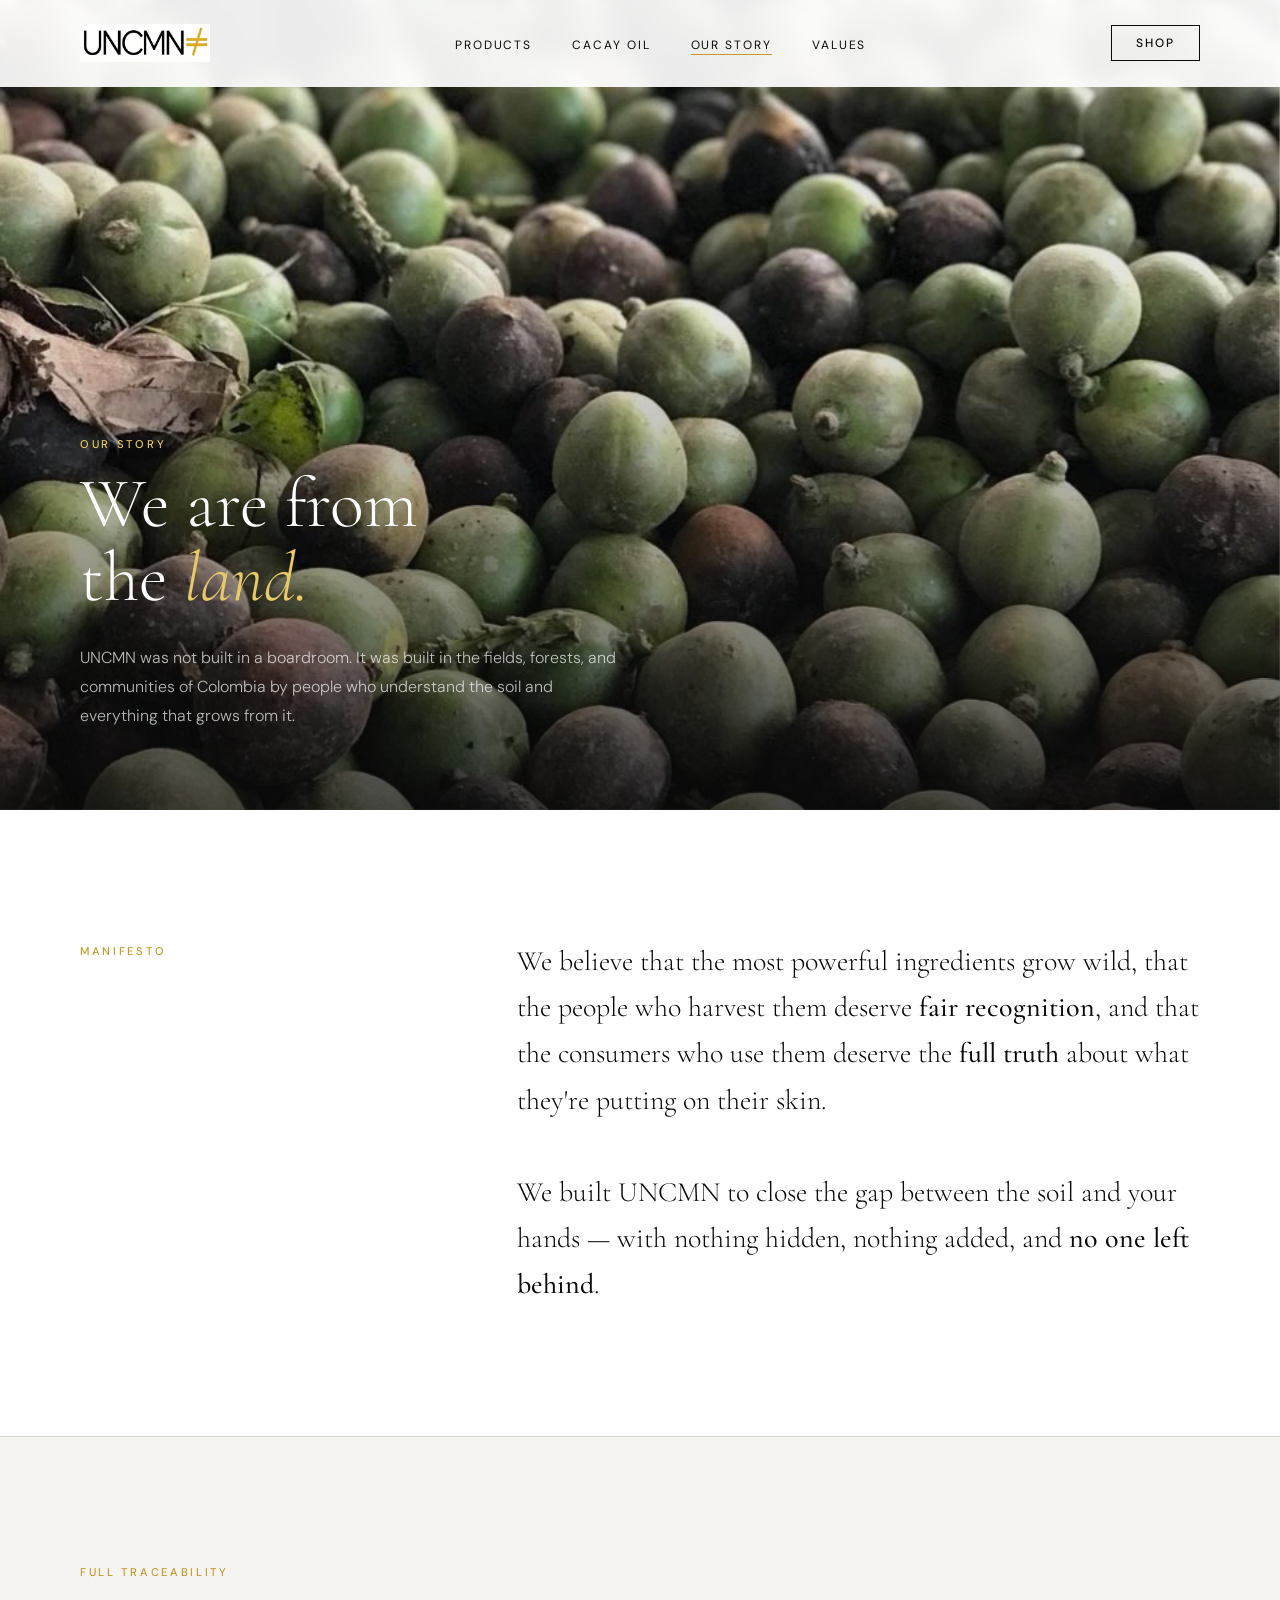
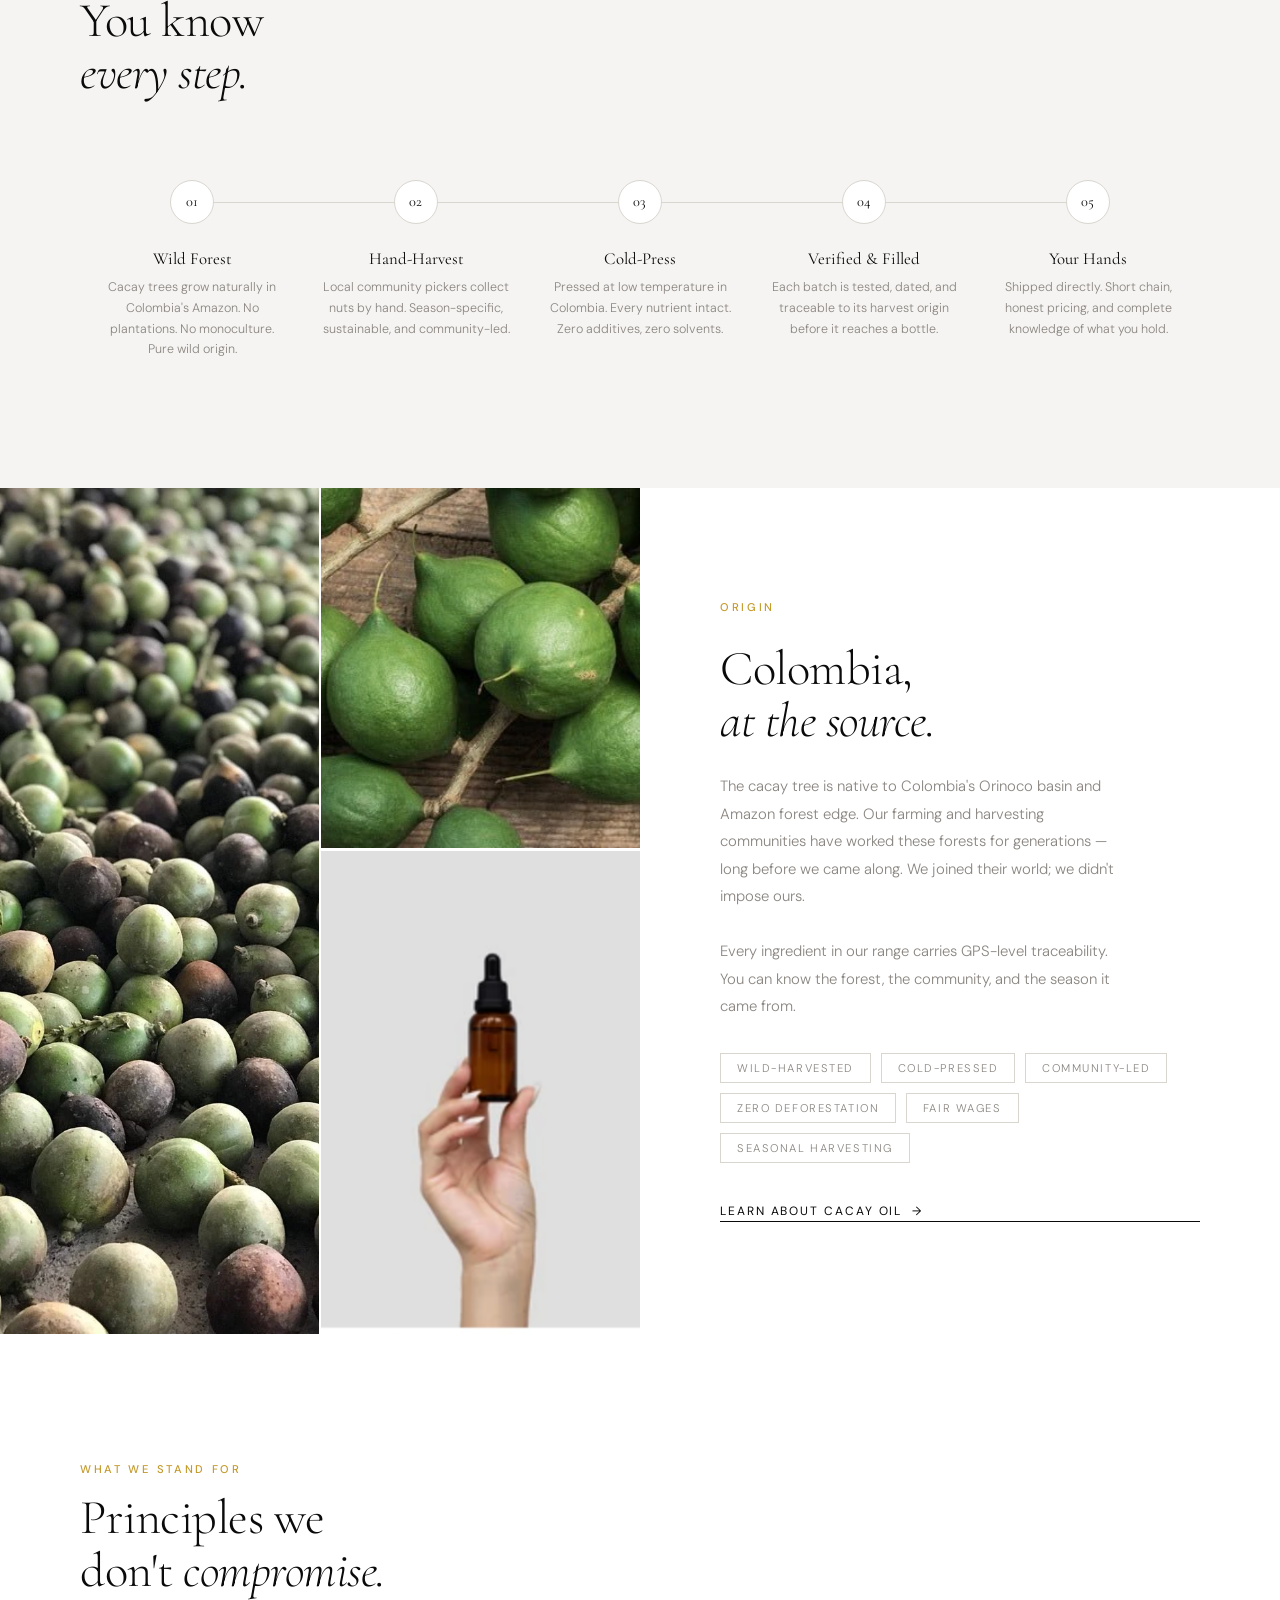
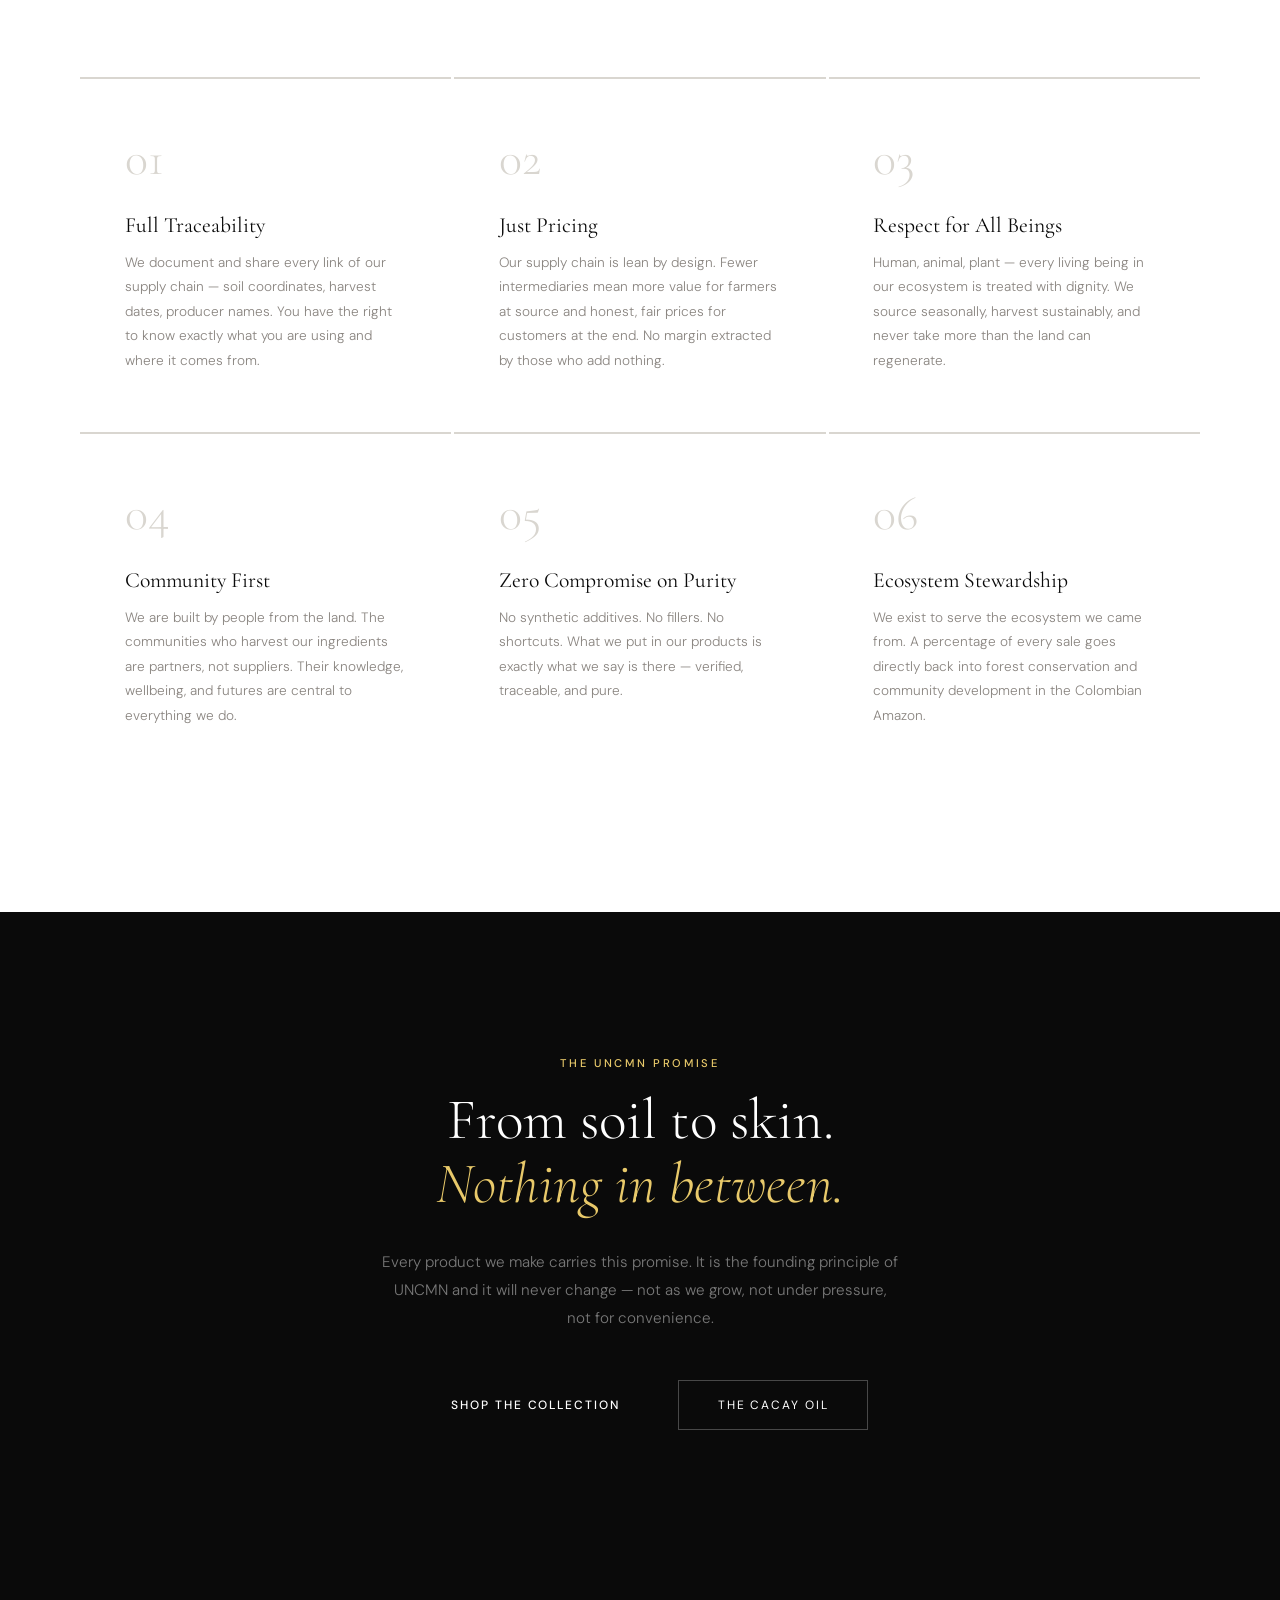
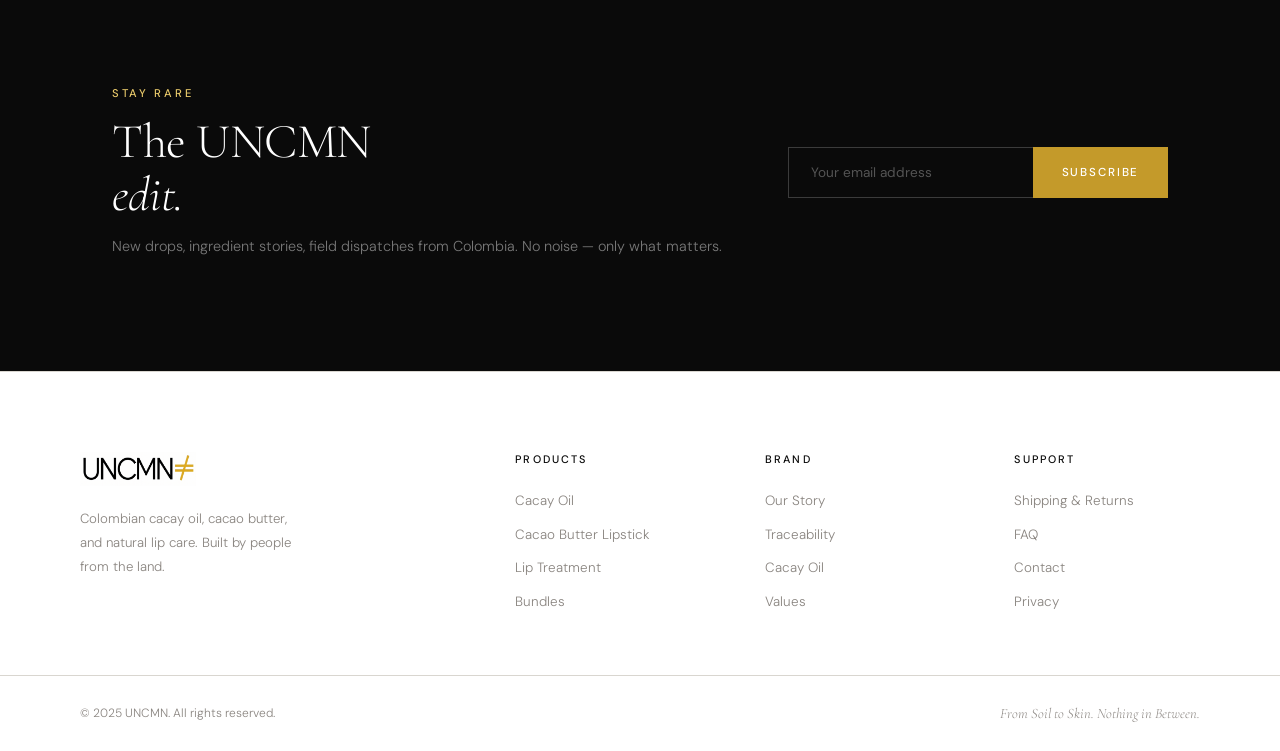
==== about.html @ fe1744c3 "Switch favicon to favicon.ico across all pages https://claude.ai/code/session_013MthTdzm9f5E5ZyhTB33" ====
<!DOCTYPE html>
<html lang="en">
<head>
  <meta charset="UTF-8" />
  <meta name="viewport" content="width=device-width, initial-scale=1.0" />
  <meta name="description" content="UNCMN — Our Story. Built by people from the land in Colombia. Full traceability, just pricing, and deep respect for every being in our supply chain." />
  <title>Our Story — UNCMN</title>
  <link rel="preconnect" href="https://fonts.googleapis.com" />
  <link rel="preconnect" href="https://fonts.gstatic.com" crossorigin />
  <link href="https://fonts.googleapis.com/css2?family=Cormorant+Garamond:ital,wght@0,300;0,400;0,500;1,300;1,400&family=DM+Sans:wght@300;400;500&display=swap" rel="stylesheet" />
  <link rel="icon" type="image/x-icon" href="images/favicon.ico" />
  <link rel="stylesheet" href="style.css" />

  <style>
    /* STORY HERO */
    .story-hero {
      min-height: 90vh; padding-top: 80px;
      position: relative; overflow: hidden;
      display: flex; align-items: flex-end;
    }
    .story-hero-bg {
      position: absolute; inset: 0;
    }
    .story-hero-bg img {
      width: 100%; height: 100%; object-fit: cover;
      animation: heroScale 1.6s var(--ease) forwards;
    }
    @keyframes heroScale {
      from { transform: scale(1.06); }
      to   { transform: scale(1); }
    }
    .story-hero-bg::after {
      content: '';
      position: absolute; inset: 0;
      background: linear-gradient(to top, rgba(10,10,10,0.75) 0%, rgba(10,10,10,0.1) 60%);
    }
    .story-hero-content {
      position: relative; z-index: 1;
      padding: 5rem; max-width: 780px;
    }
    .story-hero-content .section-label {
      color: var(--gold-lt);
      opacity: 0; transform: translateY(14px);
      animation: fadeUp 0.8s var(--ease) 0.2s forwards;
    }
    .story-hero-title {
      font-family: var(--font-display);
      font-size: clamp(3rem, 5.5vw, 6rem);
      font-weight: 300; color: var(--white);
      line-height: 1.04; margin: 1rem 0 1.8rem;
      opacity: 0; transform: translateY(22px);
      animation: fadeUp 0.9s var(--ease) 0.36s forwards;
    }
    .story-hero-title em { font-style: italic; color: var(--gold-lt); }
    .story-hero-lead {
      font-size: 1rem; font-weight: 300; line-height: 1.82;
      color: rgba(255,255,255,0.7); max-width: 540px;
      opacity: 0; transform: translateY(16px);
      animation: fadeUp 0.9s var(--ease) 0.52s forwards;
    }

    /* MANIFESTO */
    .manifesto {
      padding: 8rem 5rem;
      display: grid; grid-template-columns: 1fr 2fr;
      gap: 6rem; align-items: start;
      border-bottom: 1px solid var(--grey-md);
    }
    .manifesto-label { padding-top: 0.4rem; }
    .manifesto-body {
      font-family: var(--font-display); font-size: clamp(1.2rem, 2.2vw, 1.75rem);
      font-weight: 300; line-height: 1.65; color: var(--black);
    }
    .manifesto-body strong { font-weight: 500; }

    /* TIMELINE / TRACEABILITY */
    .traceability { padding: 8rem 5rem; background: var(--grey); }
    .traceability-header { max-width: 560px; margin-bottom: 5rem; }
    .traceability-header .section-title { margin-top: 0.8rem; }
    .trace-steps {
      display: grid; grid-template-columns: repeat(5, 1fr);
      position: relative;
    }
    .trace-steps::before {
      content: ''; position: absolute;
      top: 1.4rem; left: 10%; right: 10%;
      height: 1px; background: var(--grey-md); z-index: 0;
    }
    .trace-step { position: relative; z-index: 1; text-align: center; padding: 0 1rem; }
    .trace-dot {
      width: 2.8rem; height: 2.8rem; border: 1px solid var(--grey-md);
      background: var(--white); border-radius: 50%;
      display: flex; align-items: center; justify-content: center;
      margin: 0 auto 1.5rem;
      font-family: var(--font-display); font-size: 0.9rem; font-weight: 400;
      transition: background 0.3s, border-color 0.3s, color 0.3s;
    }
    .trace-step:hover .trace-dot { background: var(--gold); border-color: var(--gold); color: var(--white); }
    .trace-step h4 { font-family: var(--font-display); font-size: 1.05rem; font-weight: 400; margin-bottom: 0.5rem; }
    .trace-step p  { font-size: 0.78rem; color: var(--grey-dk); line-height: 1.65; }

    /* ORIGIN GRID */
    .origin-grid {
      display: grid; grid-template-columns: 1fr 1fr;
      min-height: 75vh;
    }
    .origin-grid-imgs {
      display: grid; grid-template-columns: 1fr 1fr; gap: 2px;
    }
    .origin-grid-imgs .og-img { overflow: hidden; }
    .origin-grid-imgs .og-img img { width: 100%; height: 100%; object-fit: cover; transition: transform 0.7s var(--ease); }
    .origin-grid-imgs .og-img:hover img { transform: scale(1.05); }
    .origin-grid-imgs .og-img.tall { grid-row: span 2; }
    .origin-grid-content {
      display: flex; flex-direction: column; justify-content: center;
      padding: 7rem 5rem;
    }
    .origin-grid-content .section-title { margin: 0.8rem 0 1.6rem; }
    .origin-grid-content .section-body  { max-width: 400px; margin-bottom: 2rem; }
    .origin-pills { display: flex; flex-wrap: wrap; gap: 0.6rem; margin-bottom: 2.5rem; }
    .pill {
      font-size: 0.7rem; letter-spacing: 0.14em; text-transform: uppercase;
      padding: 0.45rem 1rem; border: 1px solid var(--grey-md); color: var(--grey-dk);
      transition: border-color 0.25s, color 0.25s;
    }
    .pill:hover { border-color: var(--gold); color: var(--black); }

    /* VALUES */
    .values-page { padding: 8rem 5rem; }
    .values-page-header { max-width: 560px; margin-bottom: 5rem; }
    .values-page-header .section-title { margin-top: 0.8rem; }
    .values-full {
      display: grid; grid-template-columns: repeat(3, 1fr); gap: 3px;
    }
    .value-full-card {
      padding: 3.5rem 2.8rem;
      border-top: 2px solid var(--grey-md);
      transition: border-color 0.3s;
    }
    .value-full-card:hover { border-color: var(--gold); }
    .vf-num {
      font-family: var(--font-display); font-size: 3rem; font-weight: 300;
      color: var(--grey-md); line-height: 1; margin-bottom: 1.8rem;
    }
    .value-full-card h4 {
      font-family: var(--font-display); font-size: 1.35rem; font-weight: 400;
      margin-bottom: 0.8rem;
    }
    .value-full-card p { font-size: 0.85rem; line-height: 1.8; color: var(--grey-dk); }

    /* CLOSING STATEMENT */
    .closing {
      background: var(--black); color: var(--white);
      padding: 9rem 5rem; text-align: center;
    }
    .closing .section-label { color: var(--gold-lt); justify-content: center; }
    .closing h2 {
      font-family: var(--font-display); font-size: clamp(2.2rem, 4.5vw, 4.5rem);
      font-weight: 300; line-height: 1.1; color: var(--white);
      margin: 1.2rem auto 2rem; max-width: 700px;
    }
    .closing h2 em { font-style: italic; color: var(--gold-lt); }
    .closing p {
      font-size: 0.95rem; line-height: 1.85; color: rgba(255,255,255,0.45);
      max-width: 520px; margin: 0 auto 3rem;
    }
    .closing-actions { display: flex; gap: 1.2rem; justify-content: center; }
    .closing .btn-outline { border-color: rgba(255,255,255,0.25); color: var(--white); }
    .closing .btn-outline:hover { background: var(--gold); border-color: var(--gold); color: var(--white); }

    /* RESPONSIVE */
    @media (max-width: 1100px) {
      .story-hero-content { padding: 3rem; }
      .manifesto { grid-template-columns: 1fr; gap: 2rem; padding: 5rem 3rem; }
      .traceability { padding: 5rem 3rem; }
      .trace-steps { grid-template-columns: 1fr 1fr; gap: 2rem; }
      .trace-steps::before { display: none; }
      .origin-grid { grid-template-columns: 1fr; }
      .origin-grid-imgs { min-height: 50vw; }
      .origin-grid-content { padding: 4rem 3rem; }
      .values-page { padding: 5rem 3rem; }
      .values-full { grid-template-columns: 1fr 1fr; }
      .closing { padding: 6rem 3rem; }
    }
    @media (max-width: 768px) {
      .story-hero { min-height: 70vh; }
      .trace-steps { grid-template-columns: 1fr; }
      .values-full { grid-template-columns: 1fr; }
      .closing-actions { flex-direction: column; align-items: center; }
    }
  </style>
</head>

<body>

  <!-- NAV -->
  <nav id="nav">
    <a href="index.html"><img src="images/UNCMN.png" alt="UNCMN" class="nav-logo" /></a>
    <ul class="nav-links">
      <li><a href="index.html#products">Products</a></li>
      <li><a href="cacay-oil.html">Cacay Oil</a></li>
      <li><a href="about.html">Our Story</a></li>
      <li><a href="about.html#values">Values</a></li>
    </ul>
    <a href="index.html#products" class="nav-cta">Shop</a>
    <button class="nav-hamburger" aria-label="Toggle menu">
      <span></span><span></span><span></span>
    </button>
  </nav>
  <div class="nav-mobile">
    <a href="index.html">Home</a>
    <a href="index.html#products">Products</a>
    <a href="cacay-oil.html">Cacay Oil</a>
    <a href="about.html">Our Story</a>
    <a href="about.html#values">Values</a>
  </div>

  <!-- STORY HERO -->
  <section class="story-hero page-top">
    <div class="story-hero-bg">
      <img src="images/cacay-harvest.png" alt="Cacay harvest Colombia" />
    </div>
    <div class="story-hero-content">
      <span class="section-label">Our Story</span>
      <h1 class="story-hero-title">
        We are from<br>the <em>land.</em>
      </h1>
      <p class="story-hero-lead">
        UNCMN was not built in a boardroom. It was built in the fields, forests,
        and communities of Colombia by people who understand the soil and everything
        that grows from it.
      </p>
    </div>
  </section>

  <!-- MANIFESTO -->
  <section class="manifesto">
    <div class="manifesto-label">
      <span class="section-label anim">Manifesto</span>
    </div>
    <p class="manifesto-body anim anim-delay-1">
      We believe that the most powerful ingredients grow wild,
      that the people who harvest them deserve <strong>fair recognition</strong>,
      and that the consumers who use them deserve the <strong>full truth</strong>
      about what they're putting on their skin.
      <br /><br />
      We built UNCMN to close the gap between the soil and your hands —
      with nothing hidden, nothing added, and <strong>no one left behind</strong>.
    </p>
  </section>

  <!-- TRACEABILITY -->
  <section class="traceability" id="traceability">
    <div class="traceability-header">
      <span class="section-label anim">Full Traceability</span>
      <h2 class="section-title anim anim-delay-1">
        You know<br><em>every step.</em>
      </h2>
    </div>
    <div class="trace-steps">
      <div class="trace-step anim">
        <div class="trace-dot">01</div>
        <h4>Wild Forest</h4>
        <p>Cacay trees grow naturally in Colombia's Amazon. No plantations. No monoculture. Pure wild origin.</p>
      </div>
      <div class="trace-step anim anim-delay-1">
        <div class="trace-dot">02</div>
        <h4>Hand-Harvest</h4>
        <p>Local community pickers collect nuts by hand. Season-specific, sustainable, and community-led.</p>
      </div>
      <div class="trace-step anim anim-delay-2">
        <div class="trace-dot">03</div>
        <h4>Cold-Press</h4>
        <p>Pressed at low temperature in Colombia. Every nutrient intact. Zero additives, zero solvents.</p>
      </div>
      <div class="trace-step anim anim-delay-3">
        <div class="trace-dot">04</div>
        <h4>Verified & Filled</h4>
        <p>Each batch is tested, dated, and traceable to its harvest origin before it reaches a bottle.</p>
      </div>
      <div class="trace-step anim anim-delay-3">
        <div class="trace-dot">05</div>
        <h4>Your Hands</h4>
        <p>Shipped directly. Short chain, honest pricing, and complete knowledge of what you hold.</p>
      </div>
    </div>
  </section>

  <!-- ORIGIN -->
  <section class="origin-grid">
    <div class="origin-grid-imgs">
      <div class="og-img tall anim">
        <img src="images/cacay-harvest.png" alt="Cacay harvest" />
      </div>
      <div class="og-img anim anim-delay-1">
        <img src="images/cacay-fruit-fresh.png" alt="Cacay fruit" />
      </div>
      <div class="og-img anim anim-delay-2">
        <img src="images/cacay-oil.png" alt="Cacay oil" />
      </div>
    </div>
    <div class="origin-grid-content">
      <span class="section-label anim">Origin</span>
      <h2 class="section-title anim anim-delay-1">
        Colombia,<br><em>at the source.</em>
      </h2>
      <p class="section-body anim anim-delay-2">
        The cacay tree is native to Colombia's Orinoco basin and Amazon forest edge.
        Our farming and harvesting communities have worked these forests for generations —
        long before we came along. We joined their world; we didn't impose ours.
        <br /><br />
        Every ingredient in our range carries GPS-level traceability. You can know the
        forest, the community, and the season it came from.
      </p>
      <div class="origin-pills anim anim-delay-3">
        <span class="pill">Wild-harvested</span>
        <span class="pill">Cold-pressed</span>
        <span class="pill">Community-led</span>
        <span class="pill">Zero deforestation</span>
        <span class="pill">Fair wages</span>
        <span class="pill">Seasonal harvesting</span>
      </div>
      <a href="cacay-oil.html" class="btn-ghost anim anim-delay-3">Learn about cacay oil</a>
    </div>
  </section>

  <!-- VALUES -->
  <section class="values-page" id="values">
    <div class="values-page-header">
      <span class="section-label anim">What We Stand For</span>
      <h2 class="section-title anim anim-delay-1">
        Principles we<br>don't <em>compromise.</em>
      </h2>
    </div>
    <div class="values-full">
      <div class="value-full-card anim">
        <div class="vf-num">01</div>
        <h4>Full Traceability</h4>
        <p>We document and share every link of our supply chain — soil coordinates, harvest dates, producer names. You have the right to know exactly what you are using and where it comes from.</p>
      </div>
      <div class="value-full-card anim anim-delay-1">
        <div class="vf-num">02</div>
        <h4>Just Pricing</h4>
        <p>Our supply chain is lean by design. Fewer intermediaries mean more value for farmers at source and honest, fair prices for customers at the end. No margin extracted by those who add nothing.</p>
      </div>
      <div class="value-full-card anim anim-delay-2">
        <div class="vf-num">03</div>
        <h4>Respect for All Beings</h4>
        <p>Human, animal, plant — every living being in our ecosystem is treated with dignity. We source seasonally, harvest sustainably, and never take more than the land can regenerate.</p>
      </div>
      <div class="value-full-card anim">
        <div class="vf-num">04</div>
        <h4>Community First</h4>
        <p>We are built by people from the land. The communities who harvest our ingredients are partners, not suppliers. Their knowledge, wellbeing, and futures are central to everything we do.</p>
      </div>
      <div class="value-full-card anim anim-delay-1">
        <div class="vf-num">05</div>
        <h4>Zero Compromise on Purity</h4>
        <p>No synthetic additives. No fillers. No shortcuts. What we put in our products is exactly what we say is there — verified, traceable, and pure.</p>
      </div>
      <div class="value-full-card anim anim-delay-2">
        <div class="vf-num">06</div>
        <h4>Ecosystem Stewardship</h4>
        <p>We exist to serve the ecosystem we came from. A percentage of every sale goes directly back into forest conservation and community development in the Colombian Amazon.</p>
      </div>
    </div>
  </section>

  <!-- CLOSING -->
  <section class="closing">
    <span class="section-label anim">The UNCMN Promise</span>
    <h2 class="anim anim-delay-1">
      From soil to skin.<br><em>Nothing in between.</em>
    </h2>
    <p class="anim anim-delay-2">
      Every product we make carries this promise. It is the founding principle of
      UNCMN and it will never change — not as we grow, not under pressure,
      not for convenience.
    </p>
    <div class="closing-actions anim anim-delay-3">
      <a href="index.html#products" class="btn-primary">Shop the Collection</a>
      <a href="cacay-oil.html" class="btn-outline">The Cacay Oil</a>
    </div>
  </section>

  <!-- NEWSLETTER -->
  <section class="newsletter">
    <div class="newsletter-left">
      <span class="section-label">Stay Rare</span>
      <h2 class="section-title">The UNCMN<br><em>edit.</em></h2>
      <p>New drops, ingredient stories, field dispatches from Colombia. No noise — only what matters.</p>
    </div>
    <form class="newsletter-form">
      <input type="email" placeholder="Your email address" required />
      <button type="submit">Subscribe</button>
    </form>
  </section>

  <!-- FOOTER -->
  <footer>
    <div class="footer-brand">
      <img src="images/UNCMN.png" alt="UNCMN" />
      <p>Colombian cacay oil, cacao butter, and natural lip care. Built by people from the land.</p>
    </div>
    <div class="footer-col">
      <h5>Products</h5>
      <ul>
        <li><a href="cacay-oil.html">Cacay Oil</a></li>
        <li><a href="#">Cacao Butter Lipstick</a></li>
        <li><a href="#">Lip Treatment</a></li>
        <li><a href="#">Bundles</a></li>
      </ul>
    </div>
    <div class="footer-col">
      <h5>Brand</h5>
      <ul>
        <li><a href="about.html">Our Story</a></li>
        <li><a href="#traceability">Traceability</a></li>
        <li><a href="cacay-oil.html">Cacay Oil</a></li>
        <li><a href="#values">Values</a></li>
      </ul>
    </div>
    <div class="footer-col">
      <h5>Support</h5>
      <ul>
        <li><a href="#">Shipping & Returns</a></li>
        <li><a href="#">FAQ</a></li>
        <li><a href="#">Contact</a></li>
        <li><a href="#">Privacy</a></li>
      </ul>
    </div>
  </footer>
  <div class="footer-bottom">
    <p>© 2025 UNCMN. All rights reserved.</p>
    <span class="slogan">From Soil to Skin. Nothing in Between.</span>
  </div>

  <script src="main.js"></script>
</body>
</html>
---- style.css ----
/* ═══════════════════════════════════════════════════
   UNCMN — Shared Stylesheet
   From Soil to Skin. Nothing in Between.
═══════════════════════════════════════════════════ */

/* ── TOKENS ──────────────────────────────────────── */
:root {
  --white:    #FFFFFF;
  --black:    #0A0A0A;
  --gold:     #C49A2A;
  --gold-lt:  #E8C96A;
  --grey:     #F5F4F2;
  --grey-md:  #D9D6D0;
  --grey-dk:  #8A8580;
  --ease:     cubic-bezier(0.25, 0.46, 0.45, 0.94);
  --font-display: 'Cormorant Garamond', Georgia, serif;
  --font-body:    'DM Sans', sans-serif;
}

/* ── RESET ───────────────────────────────────────── */
*, *::before, *::after { box-sizing: border-box; margin: 0; padding: 0; }
html  { scroll-behavior: smooth; font-size: 16px; }
body  { background: var(--white); color: var(--black); font-family: var(--font-body); font-weight: 300; overflow-x: hidden; }
img   { display: block; max-width: 100%; }
a     { color: inherit; text-decoration: none; }
ul    { list-style: none; }

/* ── SCROLLBAR ───────────────────────────────────── */
::-webkit-scrollbar       { width: 4px; }
::-webkit-scrollbar-track { background: var(--white); }
::-webkit-scrollbar-thumb { background: var(--gold); }

/* ── UTILITY ─────────────────────────────────────── */
.sr-only { position: absolute; width: 1px; height: 1px; padding: 0; margin: -1px; overflow: hidden; clip: rect(0,0,0,0); white-space: nowrap; border: 0; }

/* ══════════════════════════════════════════════════
   NAV
══════════════════════════════════════════════════ */
nav {
  position: fixed; top: 0; left: 0; right: 0; z-index: 100;
  display: flex; align-items: center; justify-content: space-between;
  padding: 1.5rem 5rem;
  background: rgba(255,255,255,0.92);
  backdrop-filter: blur(12px);
  -webkit-backdrop-filter: blur(12px);
  border-bottom: 1px solid transparent;
  transition: border-color 0.3s var(--ease), padding 0.3s var(--ease);
}
nav.scrolled {
  border-color: var(--grey-md);
  padding: 1rem 5rem;
}
.nav-logo  { height: 38px; width: auto; }
.nav-links { display: flex; gap: 2.5rem; align-items: center; }
.nav-links a {
  font-size: 0.75rem; font-weight: 400; letter-spacing: 0.16em;
  text-transform: uppercase; color: var(--black);
  position: relative; padding-bottom: 2px;
}
.nav-links a::after {
  content: ''; position: absolute; bottom: 0; left: 0;
  width: 0; height: 1px; background: var(--gold);
  transition: width 0.3s var(--ease);
}
.nav-links a:hover::after,
.nav-links a.active::after { width: 100%; }
.nav-links a.active { color: var(--black); }
.nav-cta {
  font-size: 0.75rem; font-weight: 500; letter-spacing: 0.16em;
  text-transform: uppercase; border: 1px solid var(--black);
  padding: 0.55rem 1.5rem;
  transition: background 0.25s var(--ease), color 0.25s var(--ease);
}
.nav-cta:hover { background: var(--black); color: var(--white); }
.nav-hamburger {
  display: none; flex-direction: column; gap: 5px;
  cursor: pointer; width: 24px; padding: 4px 0; background: none; border: none;
}
.nav-hamburger span { display: block; height: 1px; background: var(--black); transition: all 0.3s var(--ease); }
.nav-hamburger.open span:nth-child(1) { transform: translateY(6px) rotate(45deg); }
.nav-hamburger.open span:nth-child(2) { opacity: 0; }
.nav-hamburger.open span:nth-child(3) { transform: translateY(-6px) rotate(-45deg); }

/* Mobile menu */
.nav-mobile {
  display: none; position: fixed; top: 0; left: 0; right: 0; bottom: 0;
  background: var(--white); z-index: 99; flex-direction: column;
  align-items: center; justify-content: center; gap: 2.5rem;
  opacity: 0; pointer-events: none; transition: opacity 0.3s var(--ease);
}
.nav-mobile.open { opacity: 1; pointer-events: all; }
.nav-mobile a {
  font-family: var(--font-display); font-size: 2.4rem; font-weight: 300;
  color: var(--black); letter-spacing: 0.02em;
}
.nav-mobile a:hover { color: var(--gold); }

/* ══════════════════════════════════════════════════
   PAGE WRAPPER
══════════════════════════════════════════════════ */
.page-top { padding-top: 80px; }

/* ══════════════════════════════════════════════════
   SHARED TYPOGRAPHY HELPERS
══════════════════════════════════════════════════ */
.section-label {
  font-family: var(--font-body); font-size: 0.7rem; font-weight: 500;
  letter-spacing: 0.24em; text-transform: uppercase; color: var(--gold);
  margin-bottom: 1rem; display: block;
}
.section-title {
  font-family: var(--font-display); font-size: clamp(2rem, 3.8vw, 3.6rem);
  font-weight: 300; line-height: 1.08; letter-spacing: -0.01em;
}
.section-title em { font-style: italic; }
.section-body {
  font-size: 0.93rem; font-weight: 300; line-height: 1.85; color: var(--grey-dk);
}

/* ══════════════════════════════════════════════════
   SHARED BUTTONS
══════════════════════════════════════════════════ */
.btn-primary {
  font-family: var(--font-body); font-size: 0.75rem; font-weight: 500;
  letter-spacing: 0.16em; text-transform: uppercase;
  background: var(--black); color: var(--white);
  padding: 1rem 2.4rem; border: 1px solid var(--black);
  cursor: pointer; display: inline-block;
  transition: background 0.25s var(--ease), color 0.25s var(--ease);
}
.btn-primary:hover { background: transparent; color: var(--black); }

.btn-outline {
  font-family: var(--font-body); font-size: 0.75rem; font-weight: 400;
  letter-spacing: 0.16em; text-transform: uppercase;
  border: 1px solid var(--black); color: var(--black);
  padding: 1rem 2.4rem; display: inline-block;
  transition: background 0.25s var(--ease), color 0.25s var(--ease);
}
.btn-outline:hover { background: var(--black); color: var(--white); }

.btn-ghost {
  font-family: var(--font-body); font-size: 0.75rem; font-weight: 400;
  letter-spacing: 0.16em; text-transform: uppercase; color: var(--black);
  display: inline-flex; align-items: center; gap: 0.6rem;
  border-bottom: 1px solid var(--black); padding-bottom: 2px;
  transition: gap 0.25s var(--ease);
}
.btn-ghost::after { content: '→'; }
.btn-ghost:hover  { gap: 1rem; }

/* ══════════════════════════════════════════════════
   MARQUEE
══════════════════════════════════════════════════ */
.marquee-wrap {
  overflow: hidden;
  border-top: 1px solid var(--grey-md);
  border-bottom: 1px solid var(--grey-md);
  padding: 1rem 0; background: var(--white);
}
.marquee-track {
  display: flex; white-space: nowrap;
  animation: marquee 32s linear infinite;
}
.marquee-track span {
  font-family: var(--font-display); font-size: 0.82rem; font-weight: 300;
  letter-spacing: 0.2em; text-transform: uppercase; color: var(--grey-dk);
  padding: 0 2rem;
}
.marquee-track .dot { color: var(--gold); padding: 0 0.5rem; }

/* ══════════════════════════════════════════════════
   STATS ROW
══════════════════════════════════════════════════ */
.stats-row {
  display: grid; grid-template-columns: repeat(4, 1fr);
  border-top: 1px solid var(--grey-md);
  border-bottom: 1px solid var(--grey-md);
}
.stat-cell {
  padding: 3.5rem 3rem;
  border-right: 1px solid var(--grey-md);
}
.stat-cell:last-child { border-right: none; }
.stat-num {
  font-family: var(--font-display); font-size: 3.4rem;
  font-weight: 300; line-height: 1; color: var(--black); margin-bottom: 0.5rem;
}
.stat-num span { color: var(--gold); }
.stat-label {
  font-size: 0.76rem; letter-spacing: 0.12em; text-transform: uppercase;
  color: var(--grey-dk); line-height: 1.55;
}

/* ══════════════════════════════════════════════════
   NEWSLETTER
══════════════════════════════════════════════════ */
.newsletter {
  padding: 7rem; background: var(--black); color: var(--white);
  display: flex; align-items: center; justify-content: space-between; gap: 4rem;
}
.newsletter-left .section-label { color: var(--gold-lt); }
.newsletter-left .section-title { color: var(--white); margin-bottom: 0.8rem; }
.newsletter-left p { font-size: 0.9rem; color: rgba(255,255,255,0.45); line-height: 1.75; margin-top: 0.5rem; }
.newsletter-form { display: flex; min-width: 380px; }
.newsletter-form input {
  flex: 1; background: transparent;
  border: 1px solid rgba(255,255,255,0.2); border-right: none;
  color: var(--white); padding: 1rem 1.4rem;
  font-family: var(--font-body); font-size: 0.85rem; outline: none;
  transition: border-color 0.25s var(--ease);
}
.newsletter-form input::placeholder { color: rgba(255,255,255,0.3); }
.newsletter-form input:focus { border-color: var(--gold); }
.newsletter-form button {
  background: var(--gold); border: none; color: var(--white);
  padding: 1rem 1.8rem; font-family: var(--font-body);
  font-size: 0.72rem; font-weight: 500; letter-spacing: 0.16em;
  text-transform: uppercase; cursor: pointer;
  transition: background 0.25s var(--ease);
}
.newsletter-form button:hover { background: var(--gold-lt); }

/* ══════════════════════════════════════════════════
   FOOTER
══════════════════════════════════════════════════ */
footer {
  padding: 5rem 5rem 0;
  display: grid; grid-template-columns: 2fr 1fr 1fr 1fr; gap: 4rem;
  border-top: 1px solid var(--grey-md);
}
.footer-brand img   { height: 34px; margin-bottom: 1.3rem; }
.footer-brand p     { font-size: 0.83rem; line-height: 1.8; color: var(--grey-dk); max-width: 230px; margin-bottom: 1.6rem; }
.footer-social      { display: flex; gap: 0.7rem; }
.social-icon {
  width: 34px; height: 34px; border: 1px solid var(--grey-md);
  display: flex; align-items: center; justify-content: center;
  font-size: 0.68rem; font-weight: 500;
  transition: background 0.25s, border-color 0.25s, color 0.25s;
}
.social-icon:hover { background: var(--black); border-color: var(--black); color: var(--white); }
.footer-col h5 {
  font-size: 0.68rem; font-weight: 500; letter-spacing: 0.2em;
  text-transform: uppercase; margin-bottom: 1.4rem;
}
.footer-col ul  { display: flex; flex-direction: column; gap: 0.8rem; }
.footer-col a   { font-size: 0.84rem; color: var(--grey-dk); transition: color 0.2s; }
.footer-col a:hover { color: var(--black); }
.footer-bottom {
  margin-top: 4rem; padding: 1.8rem 5rem;
  border-top: 1px solid var(--grey-md);
  display: flex; justify-content: space-between; align-items: center;
}
.footer-bottom p       { font-size: 0.75rem; color: var(--grey-dk); }
.footer-bottom .slogan { font-family: var(--font-display); font-style: italic; font-size: 0.9rem; color: var(--grey-dk); }

/* ══════════════════════════════════════════════════
   ANIMATE ON SCROLL
══════════════════════════════════════════════════ */
.anim {
  opacity: 0; transform: translateY(28px);
  transition: opacity 0.85s var(--ease), transform 0.85s var(--ease);
}
.anim.visible           { opacity: 1; transform: translateY(0); }
.anim-delay-1           { transition-delay: 0.14s; }
.anim-delay-2           { transition-delay: 0.26s; }
.anim-delay-3           { transition-delay: 0.40s; }

/* ══════════════════════════════════════════════════
   KEYFRAMES
══════════════════════════════════════════════════ */
@keyframes marquee {
  from { transform: translateX(0); }
  to   { transform: translateX(-50%); }
}
@keyframes fadeUp {
  to { opacity: 1; transform: translateY(0); }
}

/* ══════════════════════════════════════════════════
   RESPONSIVE
══════════════════════════════════════════════════ */
@media (max-width: 1100px) {
  nav, nav.scrolled { padding-left: 2.5rem; padding-right: 2.5rem; }
  .stats-row { grid-template-columns: 1fr 1fr; }
  .stat-cell:nth-child(2) { border-right: none; }
  .newsletter { flex-direction: column; padding: 5rem 3rem; }
  .newsletter-form { min-width: 0; width: 100%; }
  footer { grid-template-columns: 1fr 1fr; padding: 4rem 3rem 0; }
  .footer-bottom { padding: 1.5rem 3rem; flex-direction: column; gap: 0.5rem; text-align: center; }
}
@media (max-width: 768px) {
  nav, nav.scrolled { padding-left: 1.5rem; padding-right: 1.5rem; }
  .nav-links, .nav-cta { display: none; }
  .nav-hamburger       { display: flex; }
  .nav-mobile          { display: flex; }
  .stats-row           { grid-template-columns: 1fr 1fr; }
  .stat-cell           { padding: 2rem 1.5rem; }
  footer               { grid-template-columns: 1fr; padding: 3rem 1.5rem 0; gap: 2.5rem; }
  .footer-bottom       { padding: 1.5rem; }
}
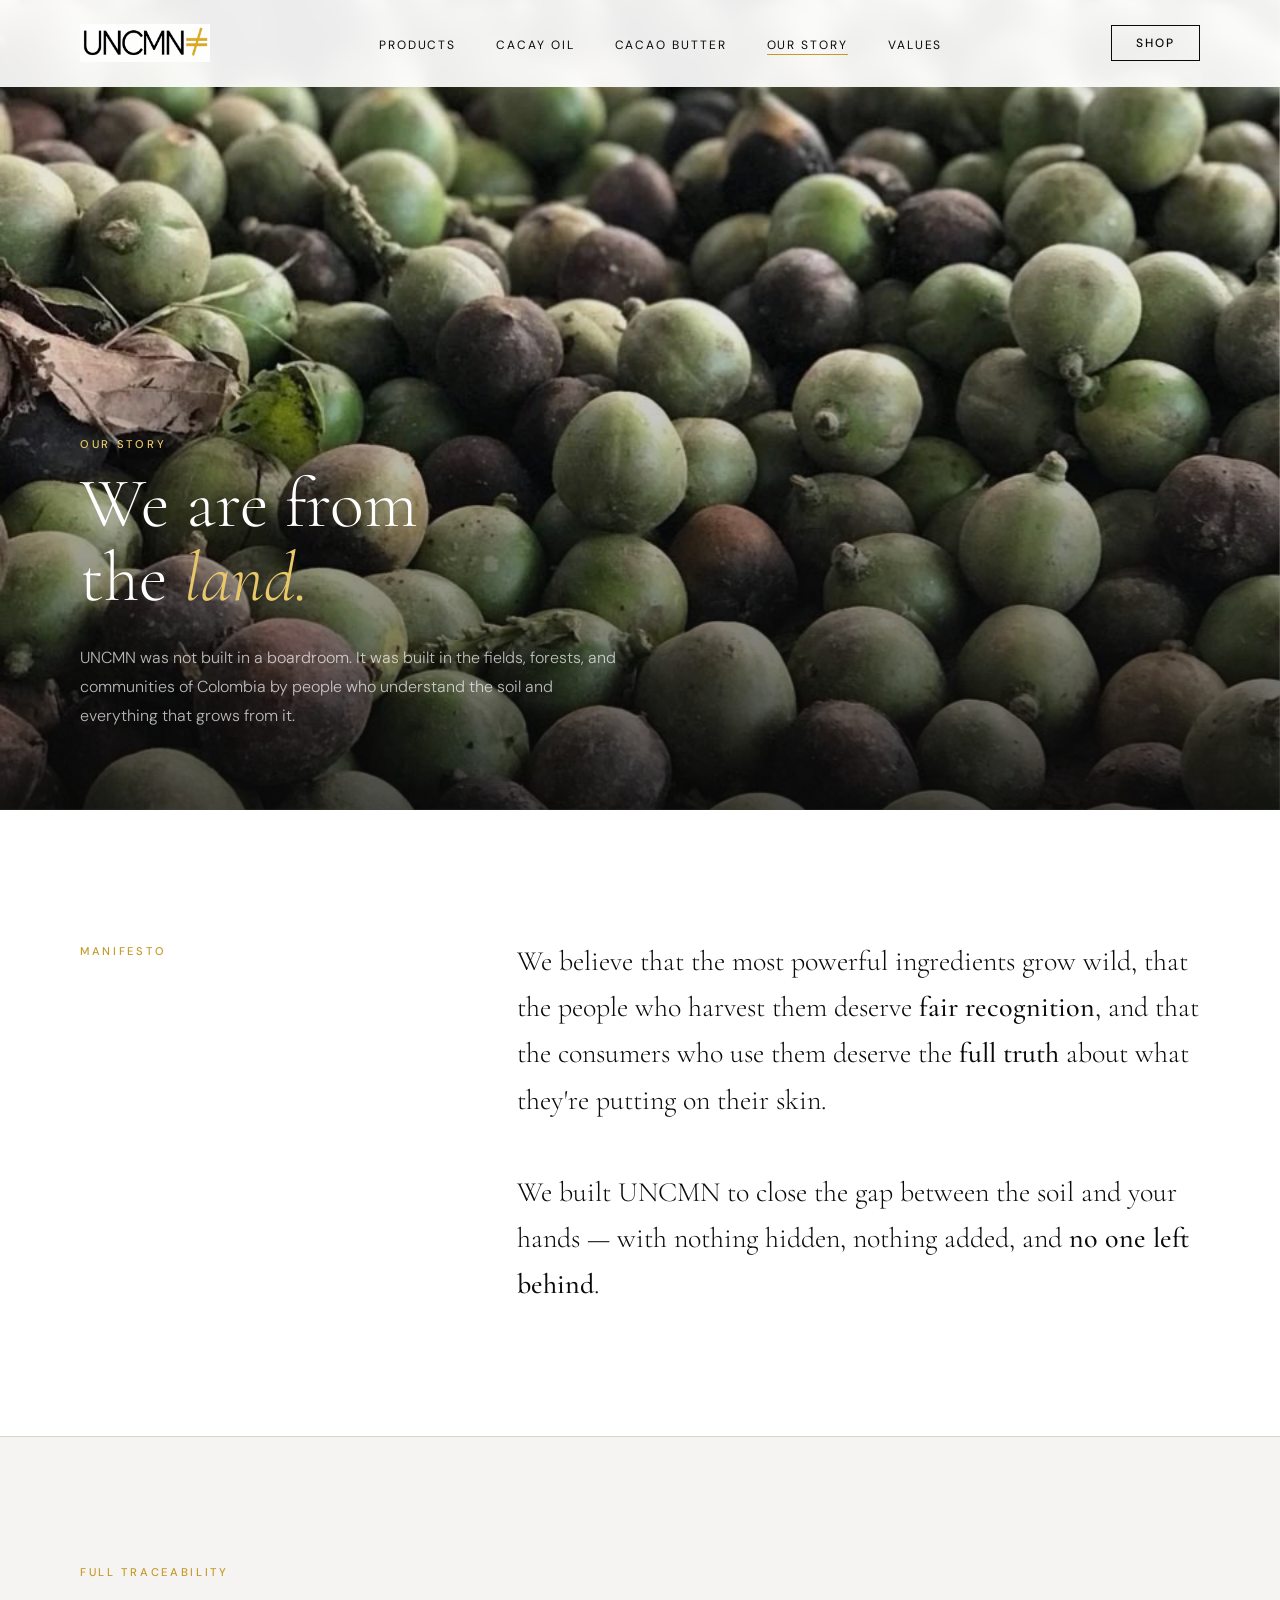
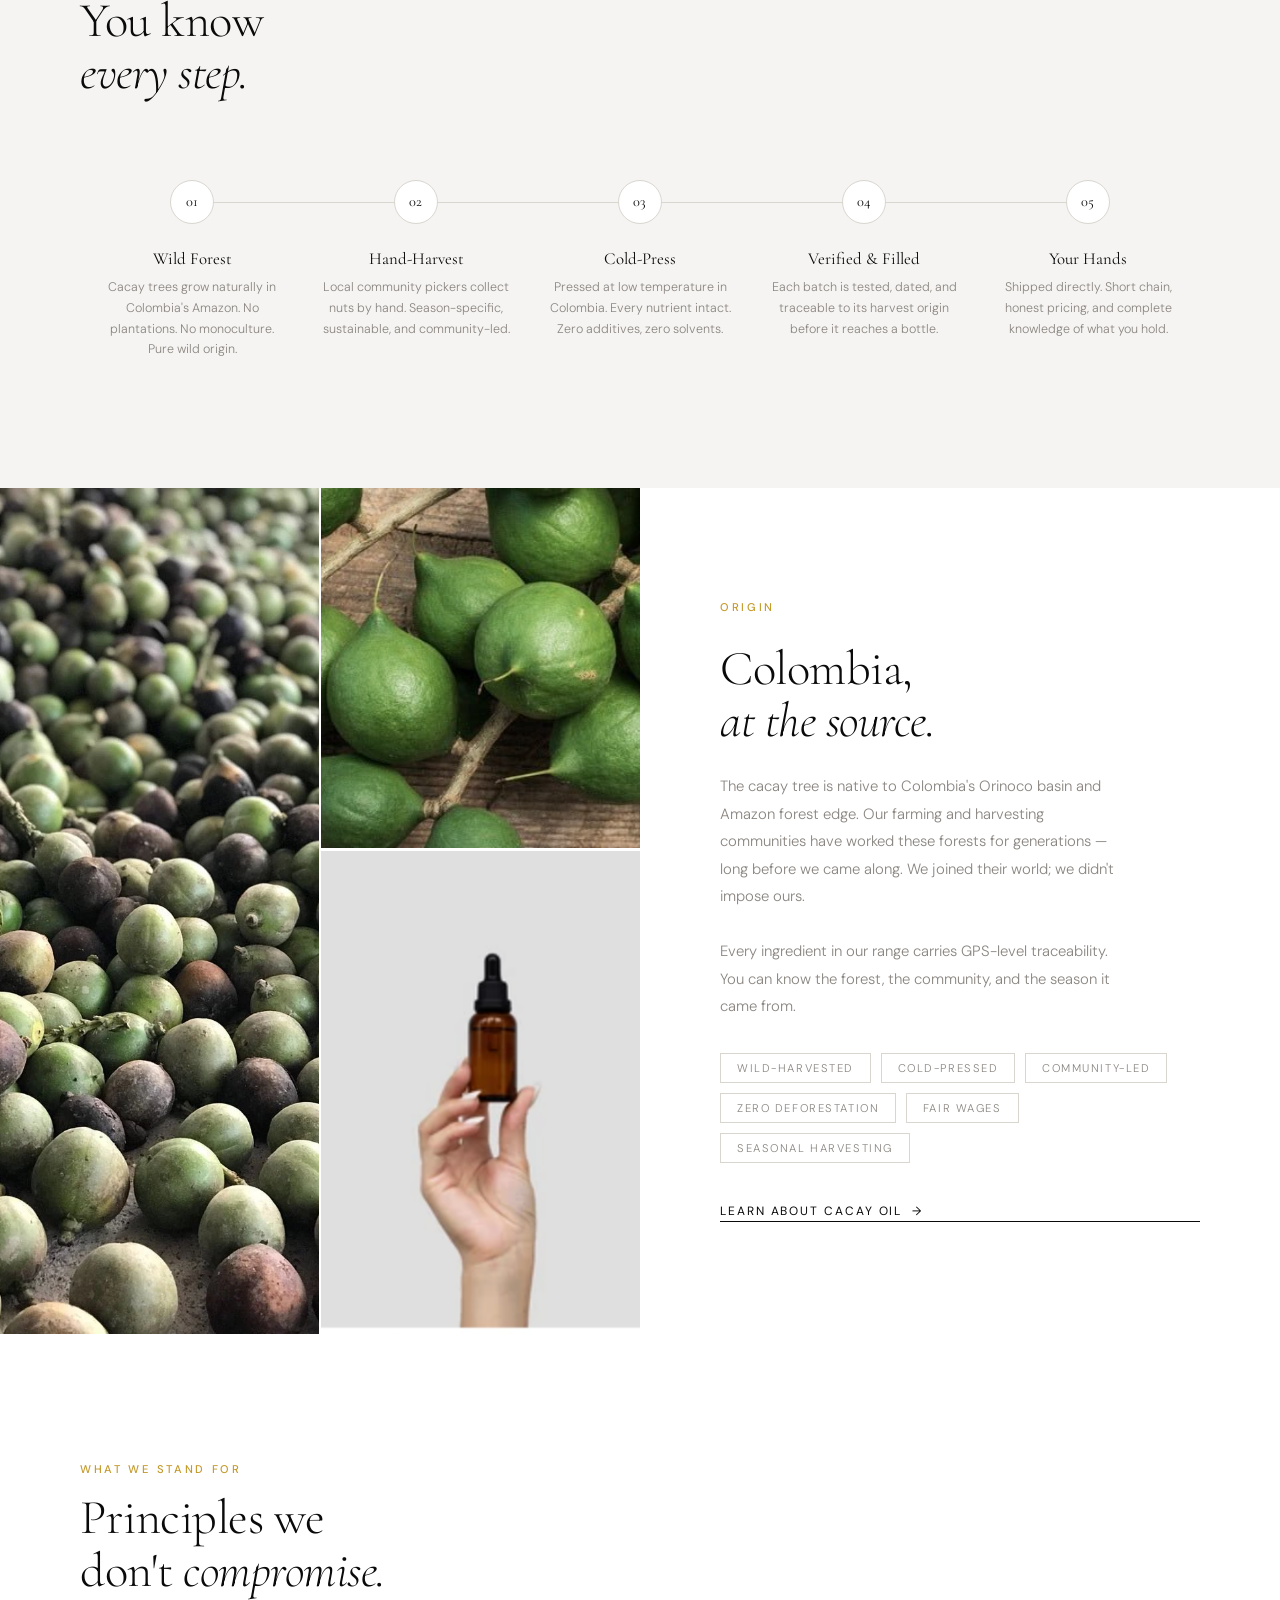
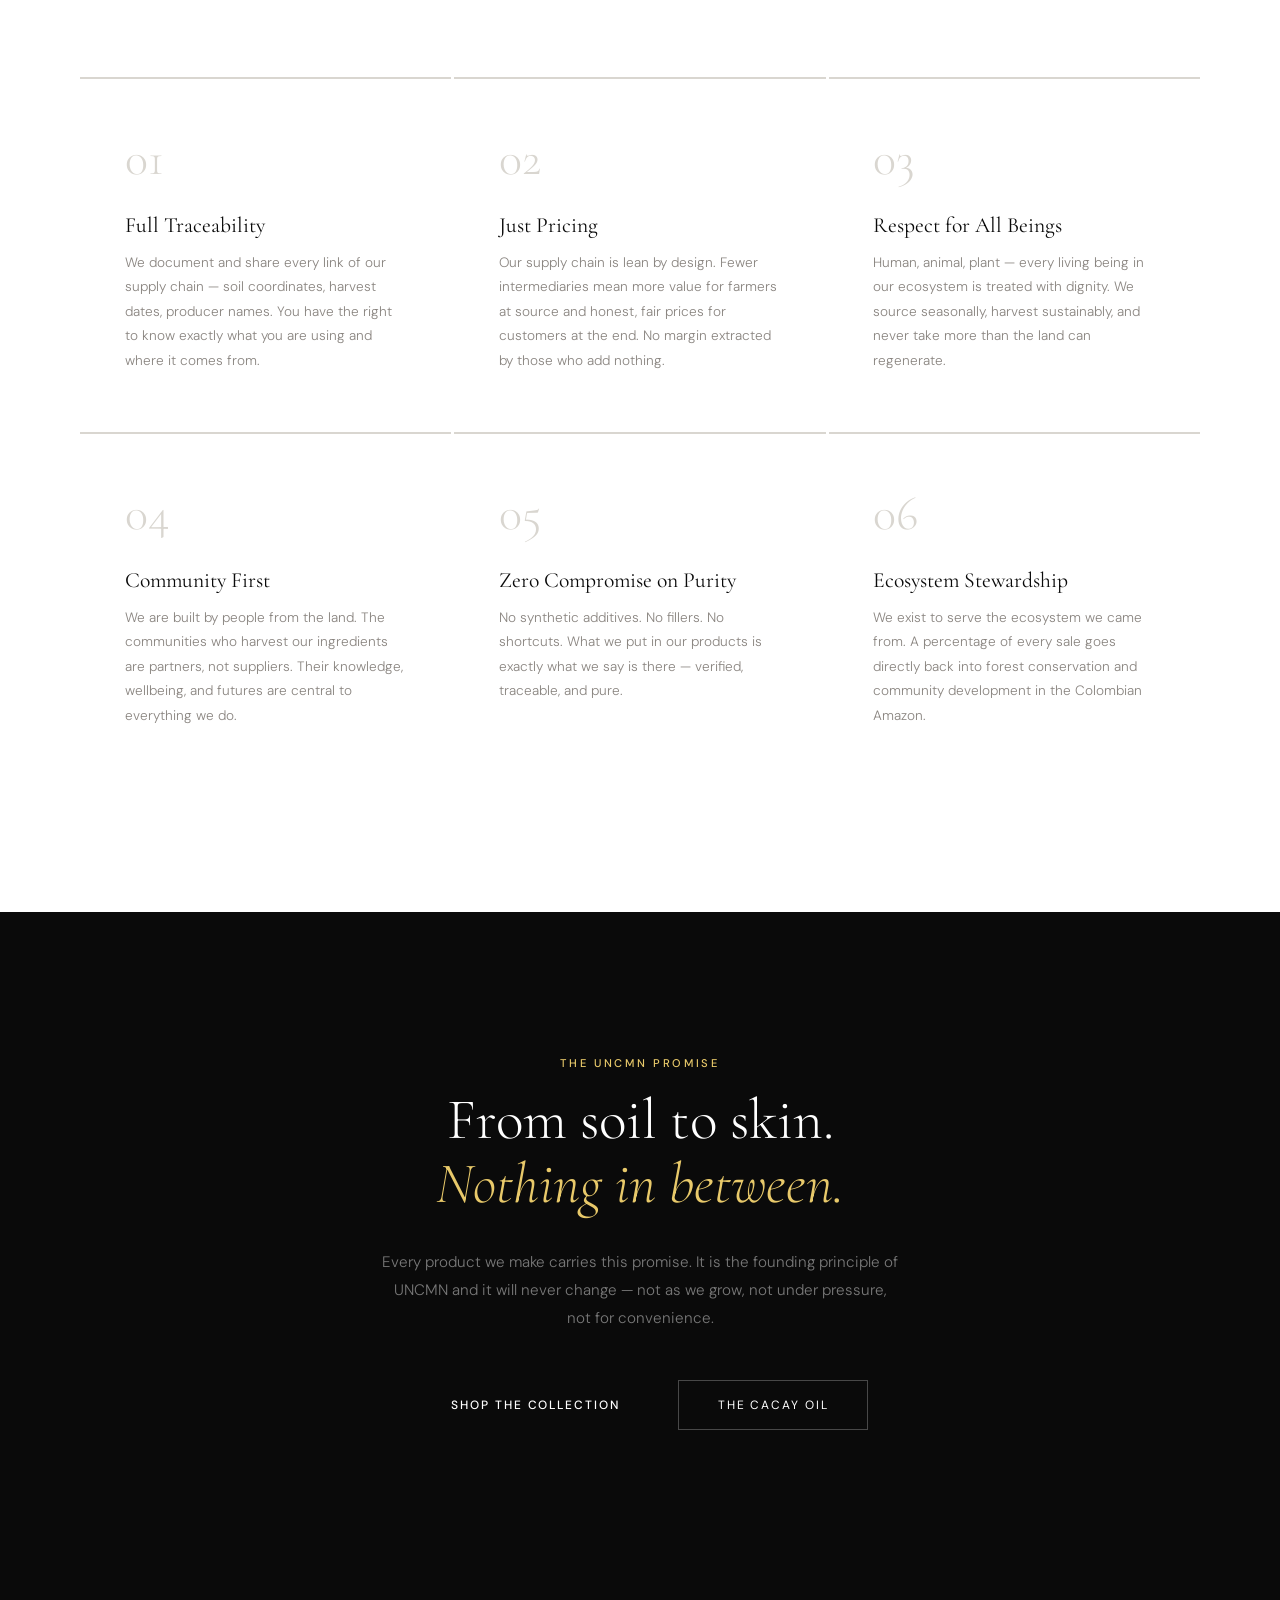
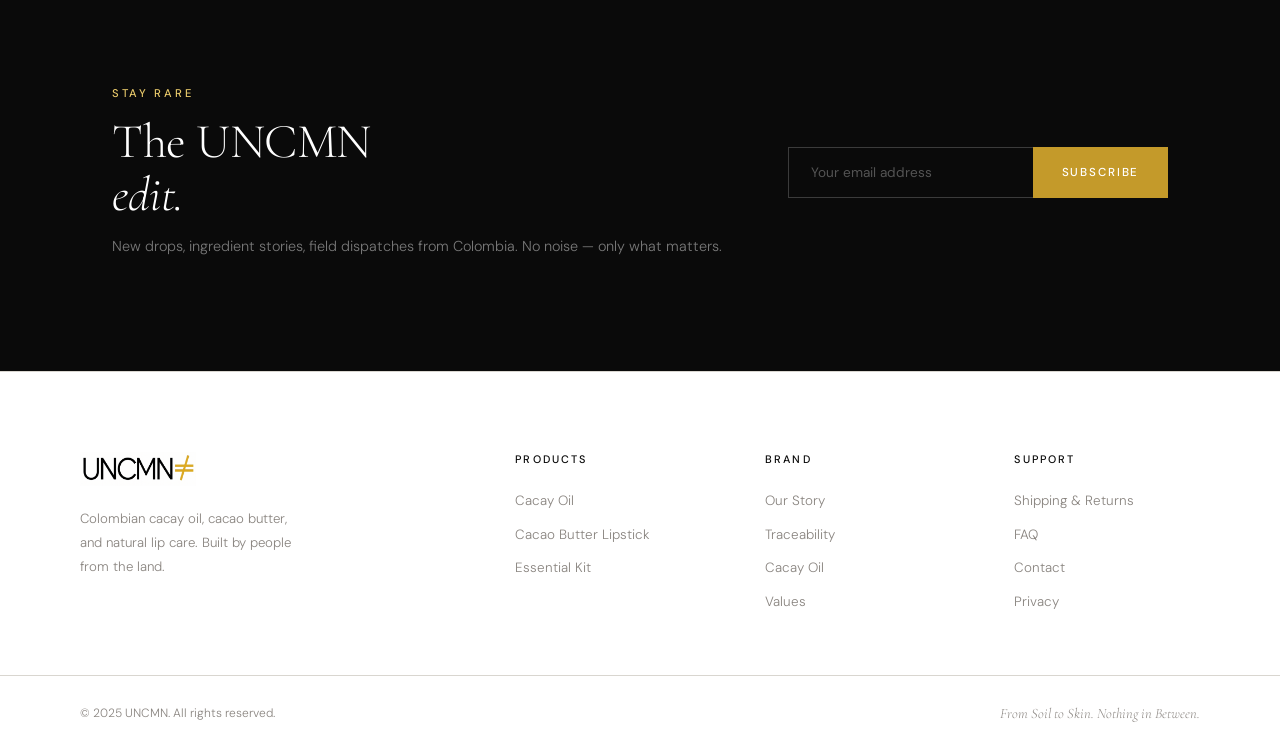
==== commit 14ee3852: "Add cacao images to cacao-butter.html; add Cacao Butter nav link to all pages; fix footer links - Pu" ====
--- a/about.html
+++ b/about.html
@@ -199,6 +199,7 @@
     <ul class="nav-links">
       <li><a href="index.html#products">Products</a></li>
       <li><a href="cacay-oil.html">Cacay Oil</a></li>
+      <li><a href="cacao-butter.html">Cacao Butter</a></li>
       <li><a href="about.html">Our Story</a></li>
       <li><a href="about.html#values">Values</a></li>
     </ul>
@@ -211,6 +212,7 @@
     <a href="index.html">Home</a>
     <a href="index.html#products">Products</a>
     <a href="cacay-oil.html">Cacay Oil</a>
+    <a href="cacao-butter.html">Cacao Butter</a>
     <a href="about.html">Our Story</a>
     <a href="about.html#values">Values</a>
   </div>
@@ -406,9 +408,8 @@
       <h5>Products</h5>
       <ul>
         <li><a href="cacay-oil.html">Cacay Oil</a></li>
-        <li><a href="#">Cacao Butter Lipstick</a></li>
-        <li><a href="#">Lip Treatment</a></li>
-        <li><a href="#">Bundles</a></li>
+        <li><a href="cacao-butter.html">Cacao Butter Lipstick</a></li>
+        <li><a href="index.html#products">Essential Kit</a></li>
       </ul>
     </div>
     <div class="footer-col">
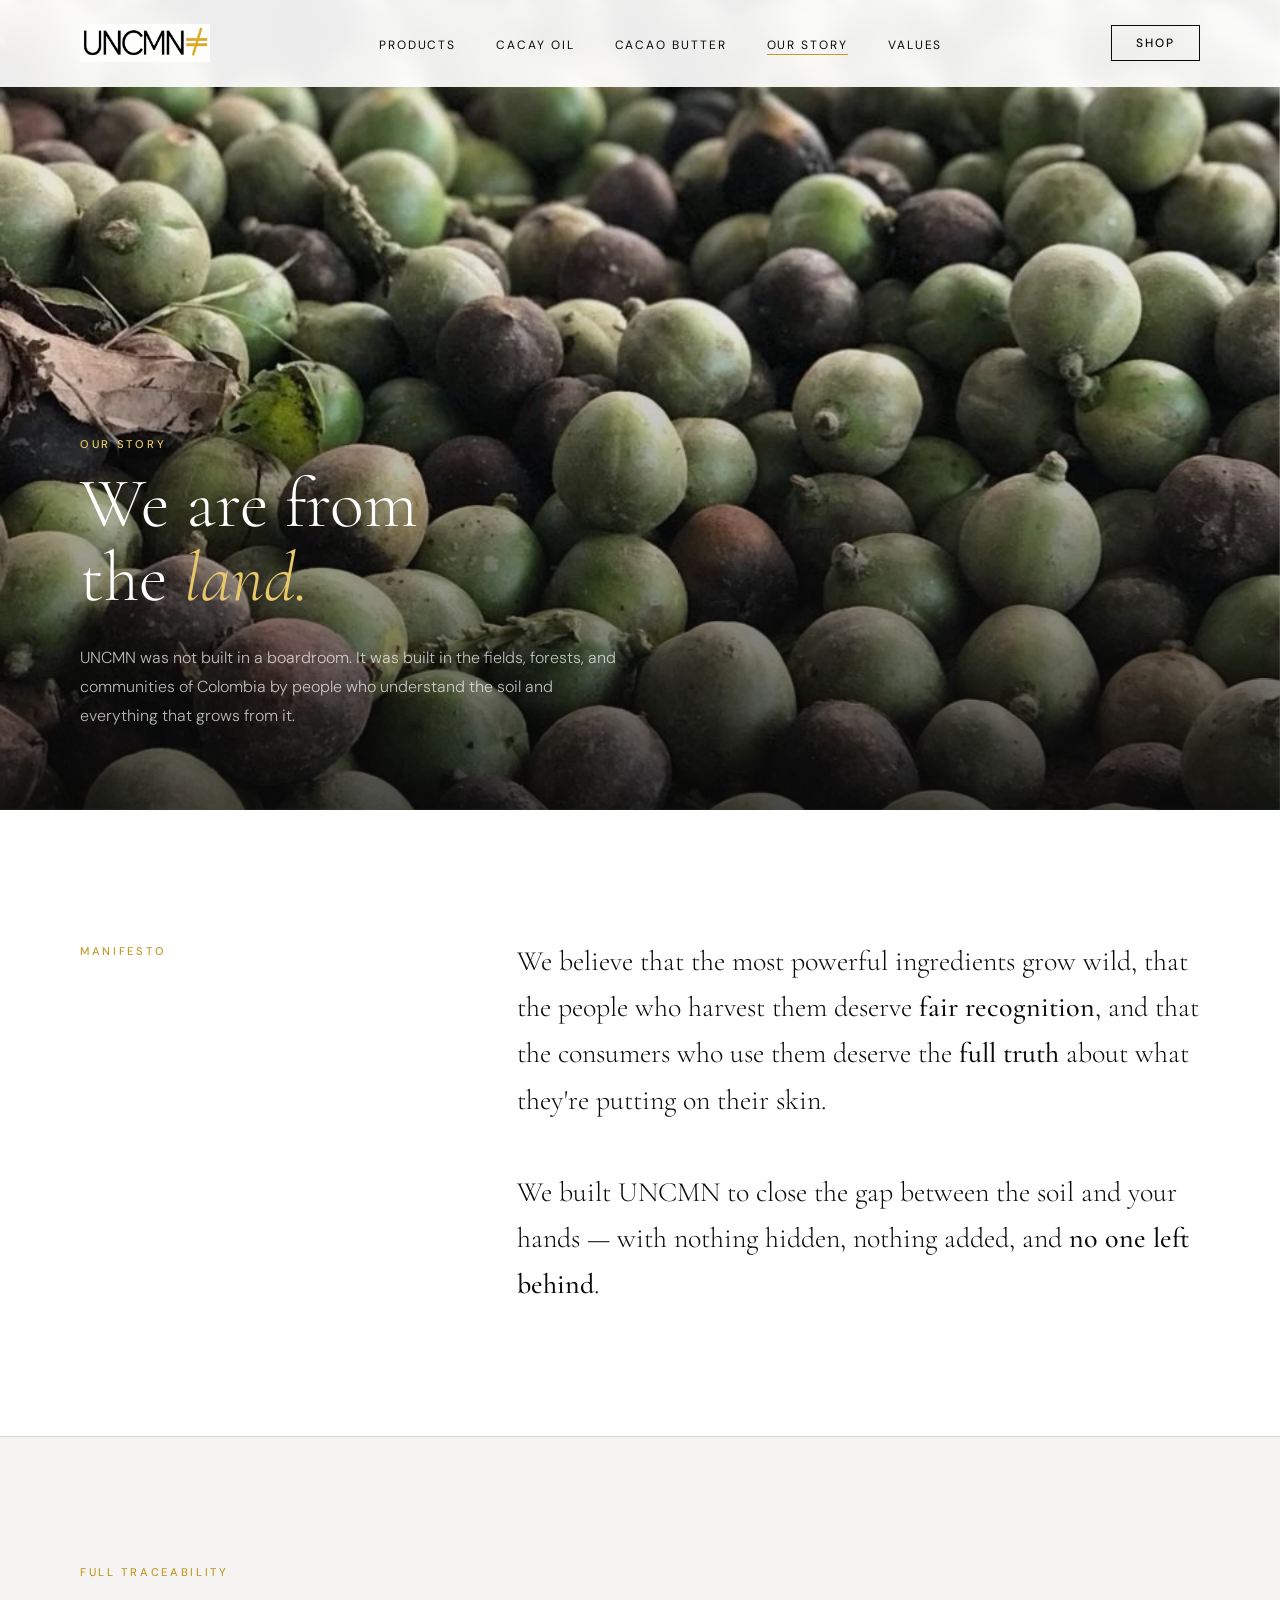
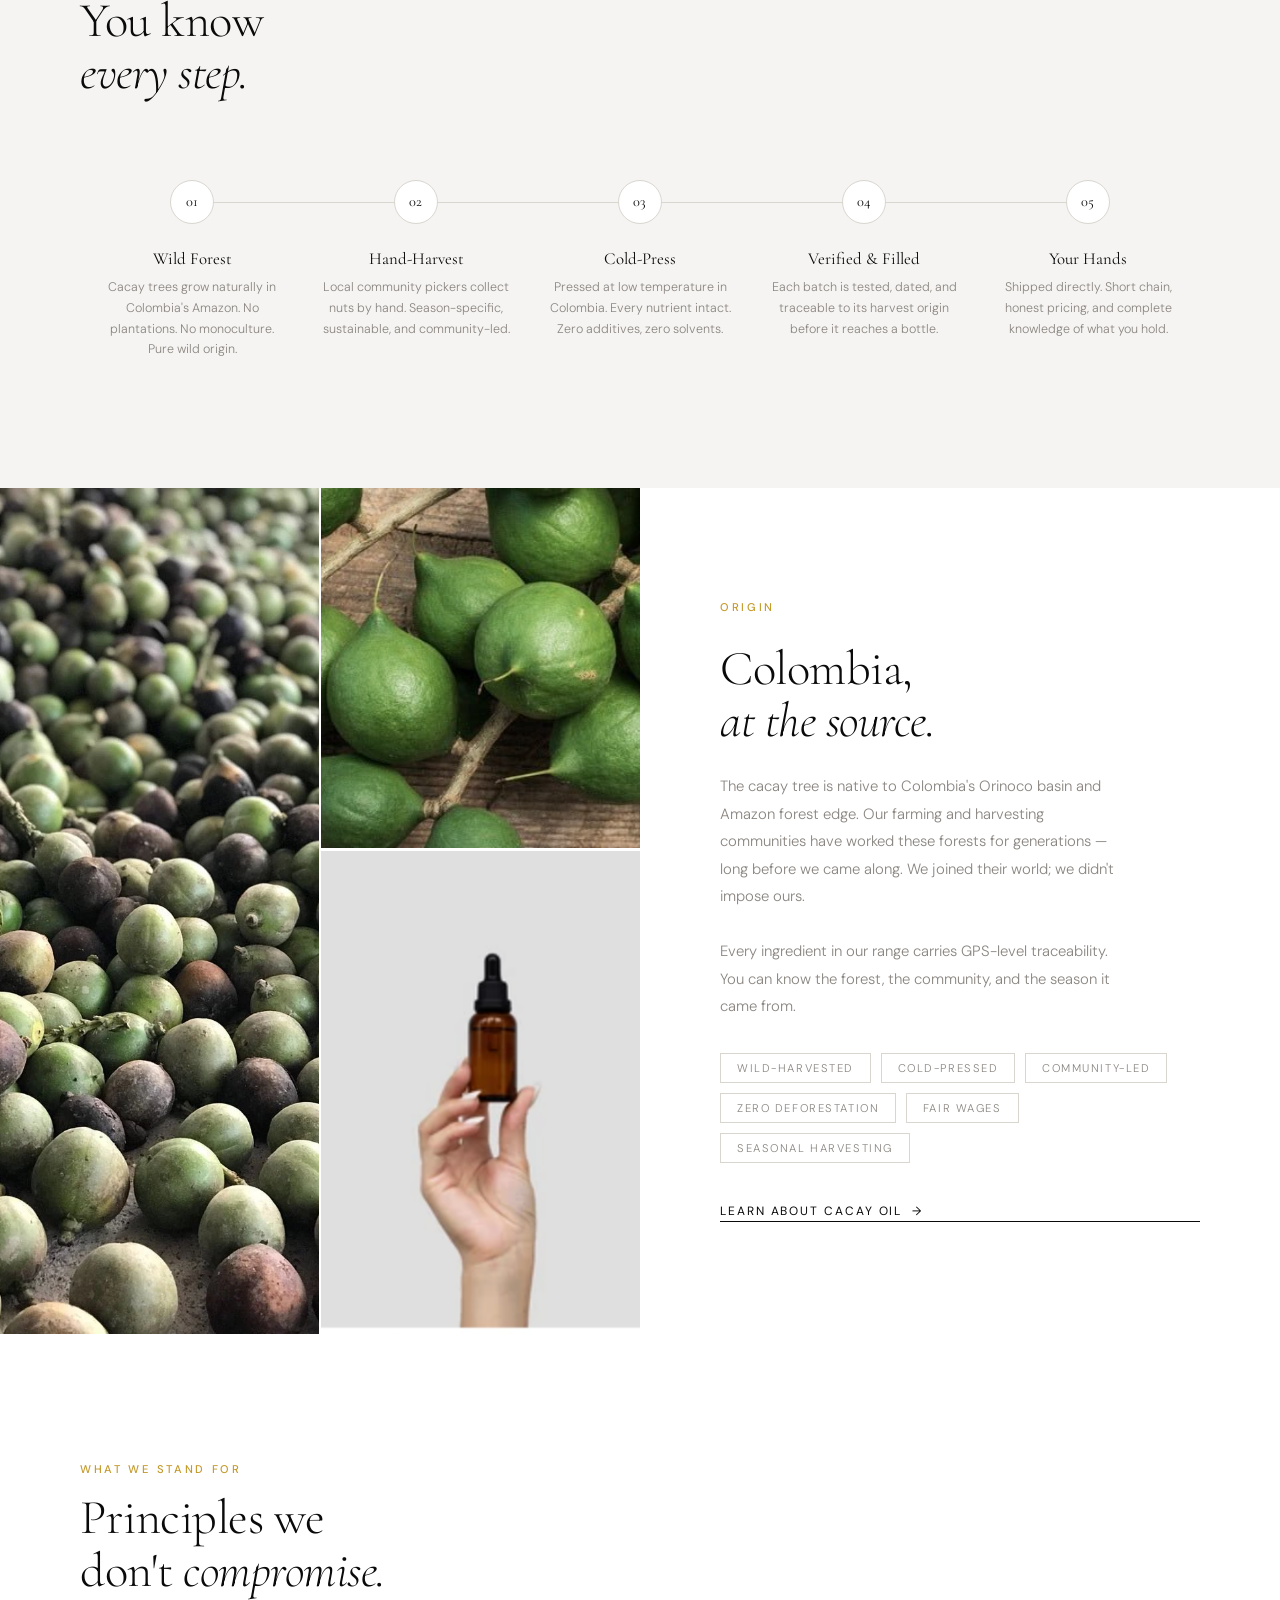
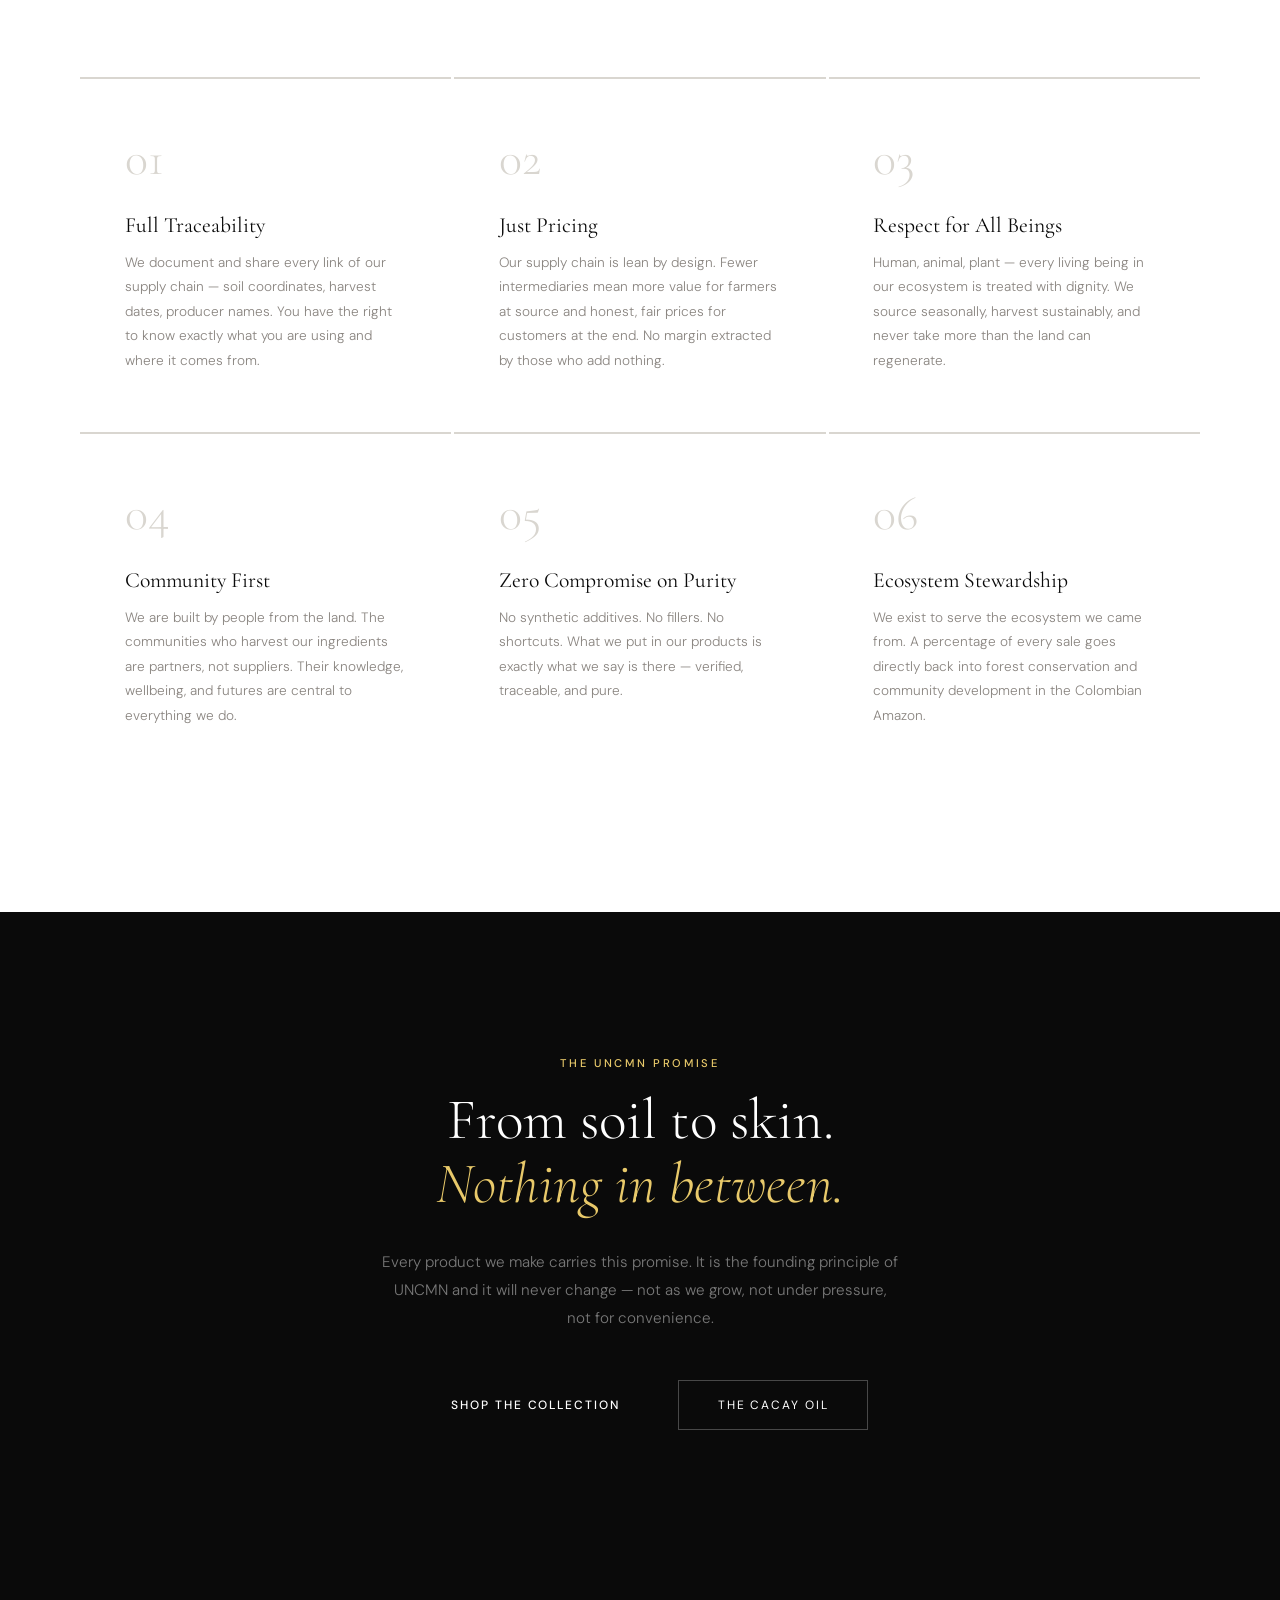
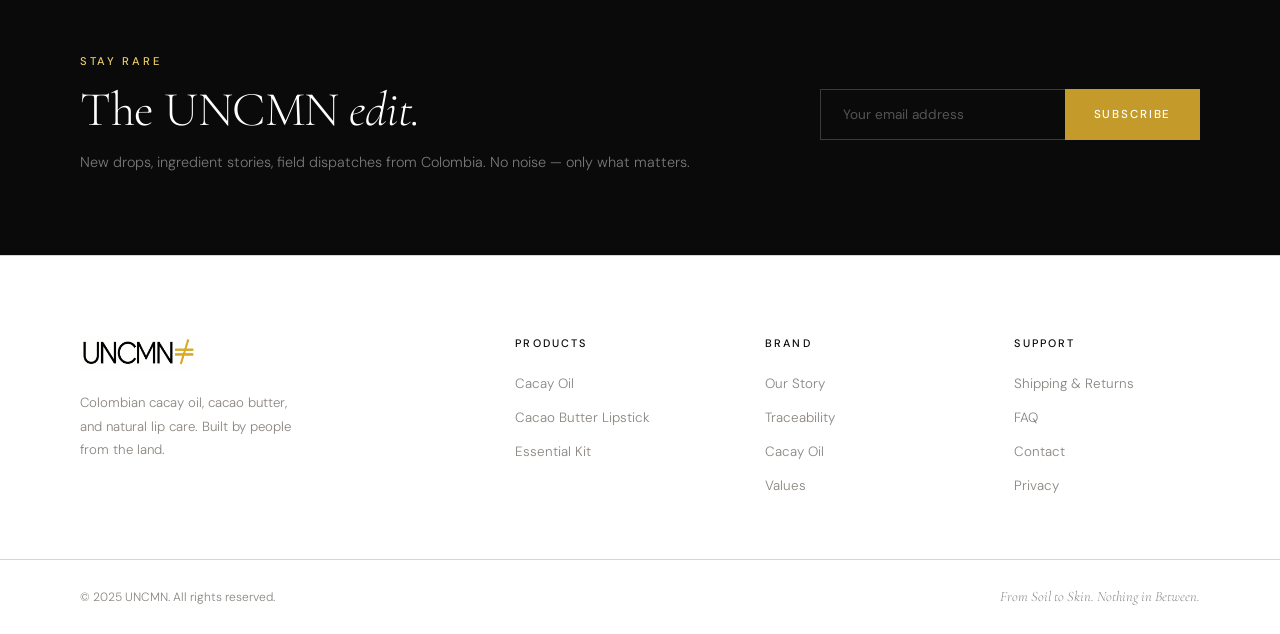
==== commit b020b23c: "Fix newsletter heading line break and reduce section padding https://claude.ai/code/session_013MthTd" ====
--- a/about.html
+++ b/about.html
@@ -389,7 +389,7 @@
   <section class="newsletter">
     <div class="newsletter-left">
       <span class="section-label">Stay Rare</span>
-      <h2 class="section-title">The UNCMN<br><em>edit.</em></h2>
+      <h2 class="section-title">The UNCMN <em>edit.</em></h2>
       <p>New drops, ingredient stories, field dispatches from Colombia. No noise — only what matters.</p>
     </div>
     <form class="newsletter-form">
--- a/style.css
+++ b/style.css
@@ -196,7 +196,7 @@
    NEWSLETTER
 ══════════════════════════════════════════════════ */
 .newsletter {
-  padding: 7rem; background: var(--black); color: var(--white);
+  padding: 5rem 5rem; background: var(--black); color: var(--white);
   display: flex; align-items: center; justify-content: space-between; gap: 4rem;
 }
 .newsletter-left .section-label { color: var(--gold-lt); }
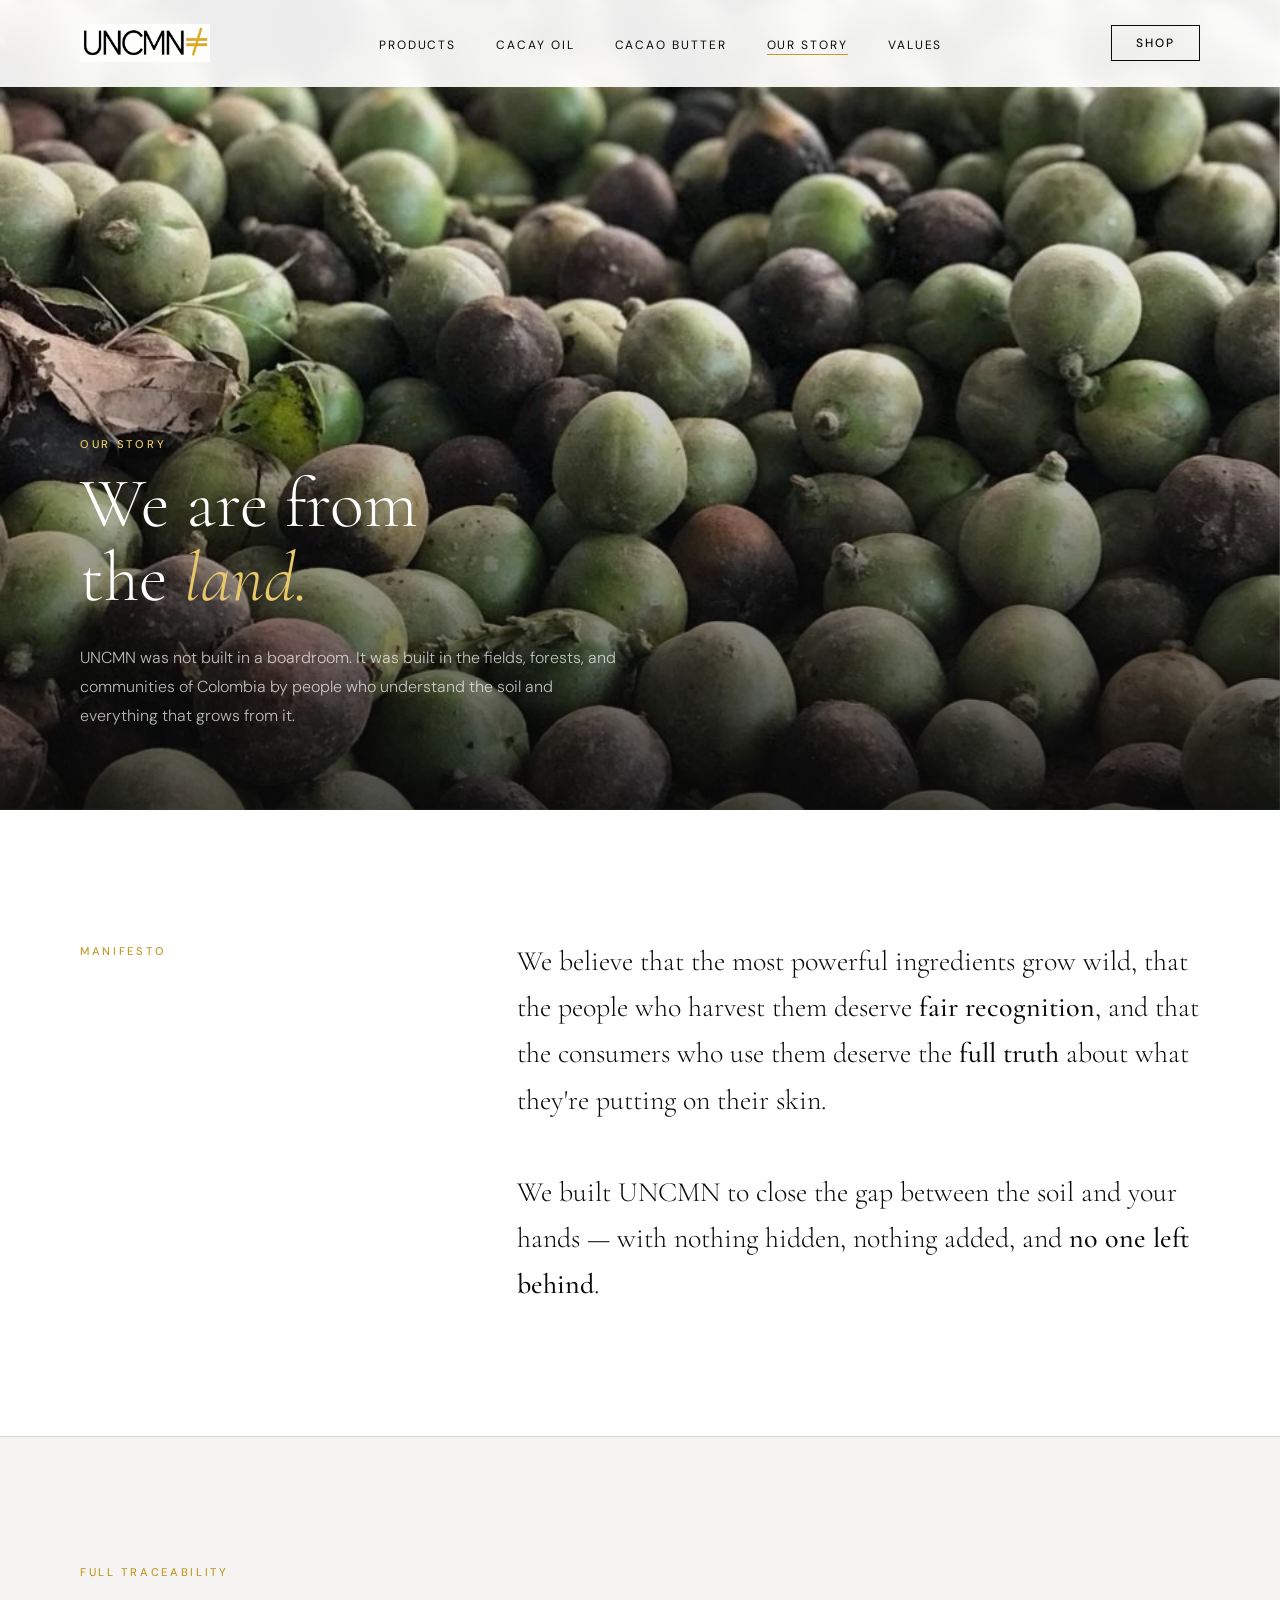
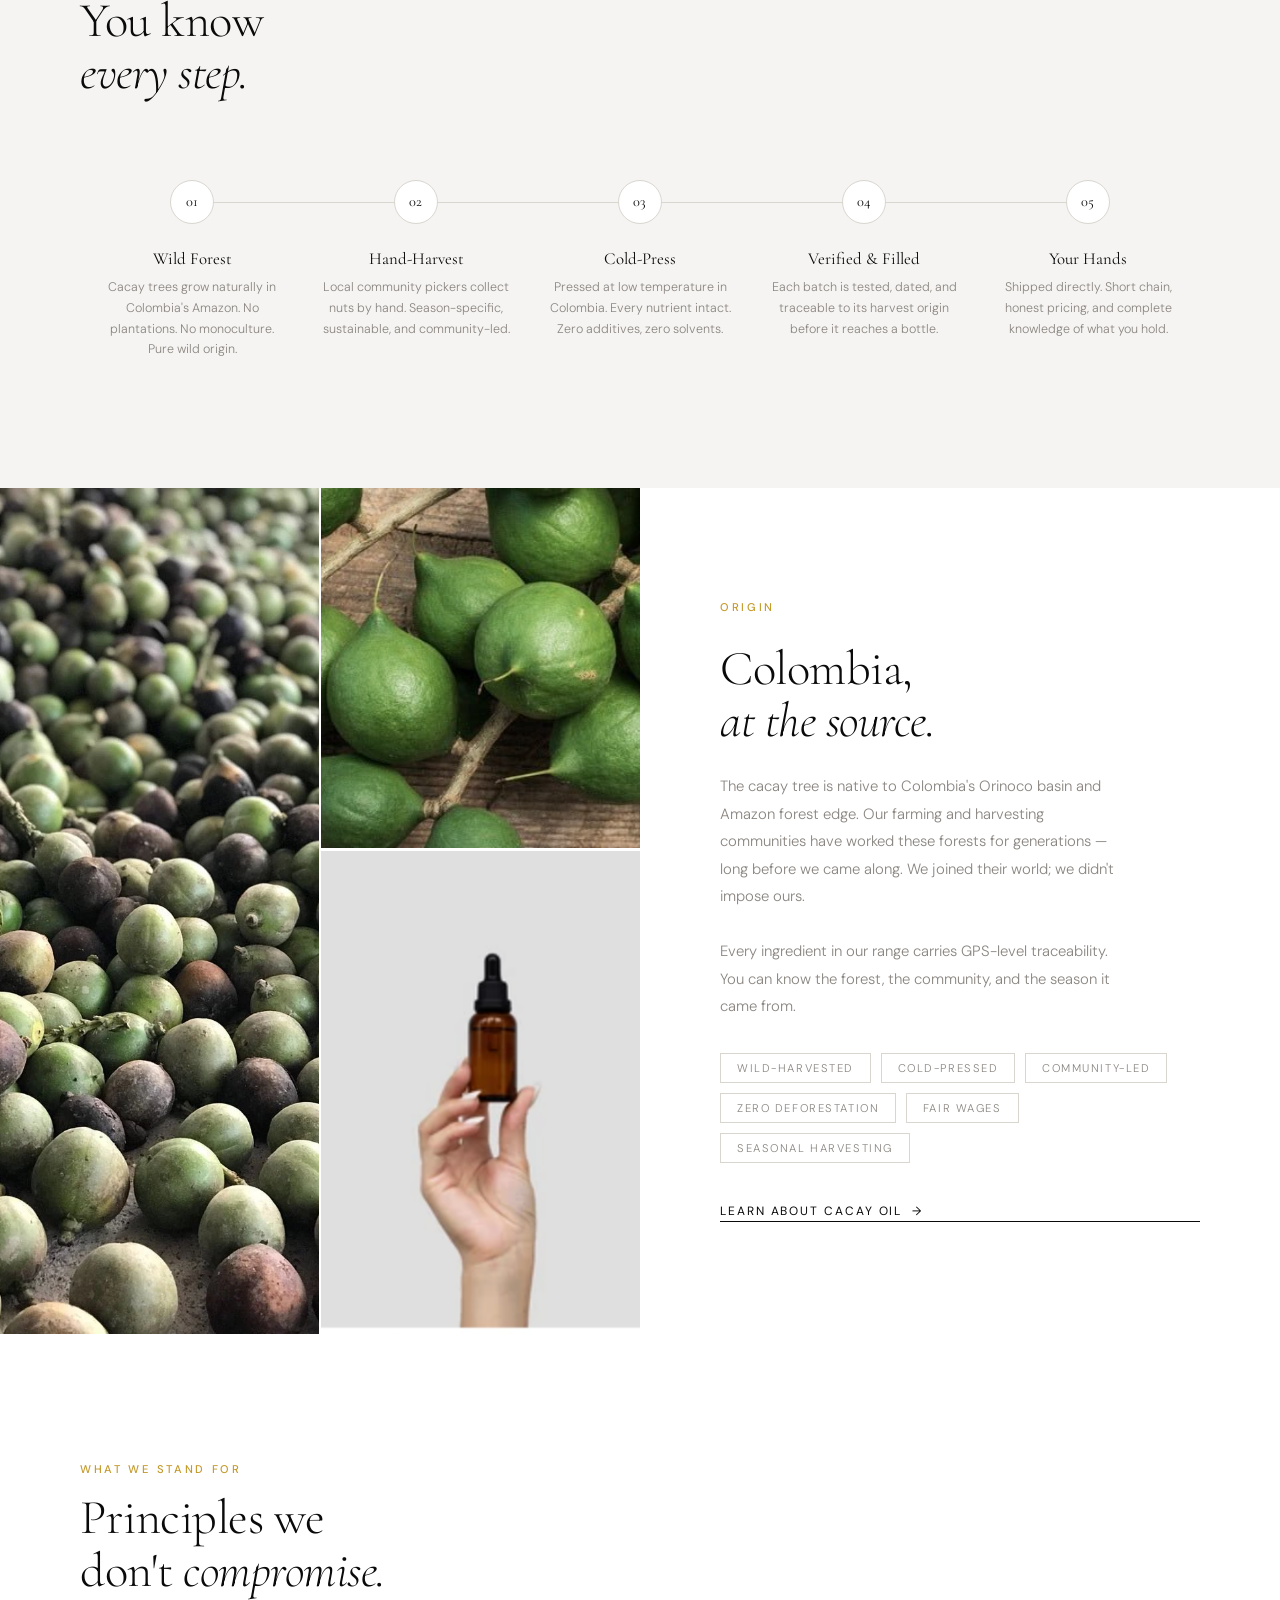
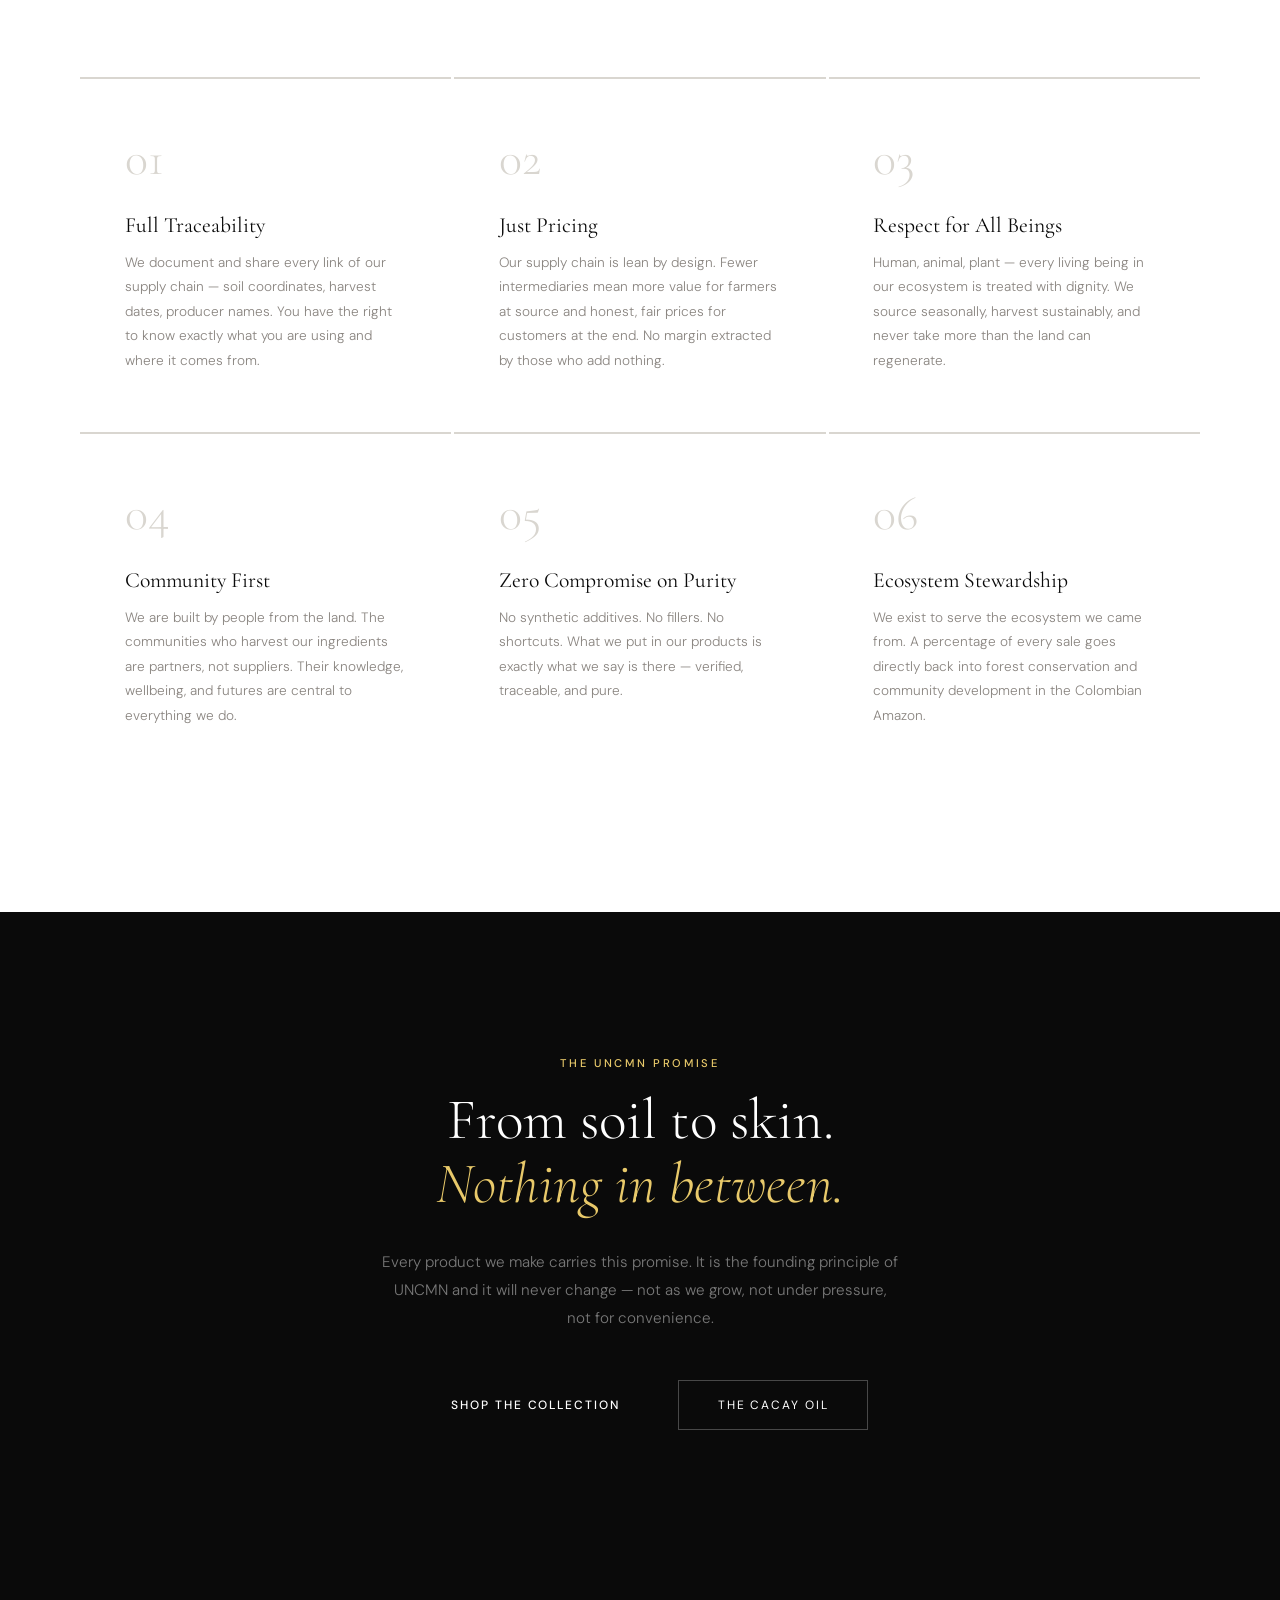
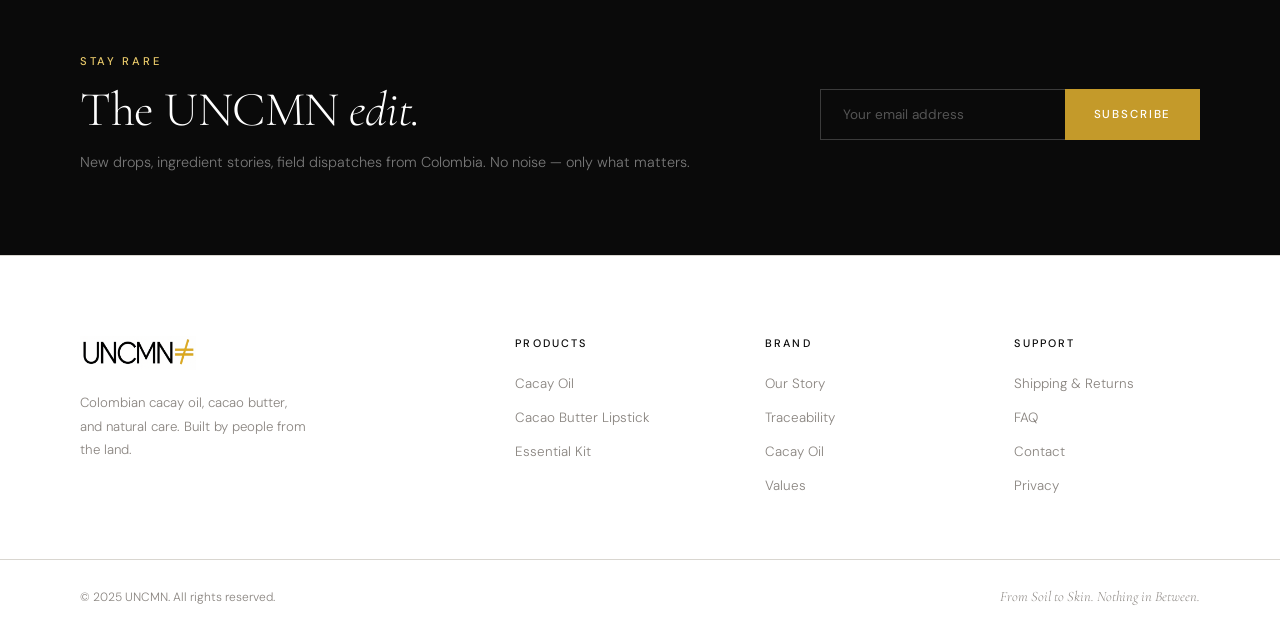
==== commit fe0e9bc0: "Soften Amazon basin claim; remove 'lip' from footer tagline; fix mobile hamburger visibility - Softe" ====
--- a/about.html
+++ b/about.html
@@ -402,7 +402,7 @@
   <footer>
     <div class="footer-brand">
       <img src="images/UNCMN.png" alt="UNCMN" />
-      <p>Colombian cacay oil, cacao butter, and natural lip care. Built by people from the land.</p>
+      <p>Colombian cacay oil, cacao butter, and natural care. Built by people from the land.</p>
     </div>
     <div class="footer-col">
       <h5>Products</h5>
--- a/style.css
+++ b/style.css
@@ -76,7 +76,7 @@
   display: none; flex-direction: column; gap: 5px;
   cursor: pointer; width: 24px; padding: 4px 0; background: none; border: none;
 }
-.nav-hamburger span { display: block; height: 1px; background: var(--black); transition: all 0.3s var(--ease); }
+.nav-hamburger span { display: block; width: 100%; height: 2px; background: var(--gold); transition: all 0.3s var(--ease); }
 .nav-hamburger.open span:nth-child(1) { transform: translateY(6px) rotate(45deg); }
 .nav-hamburger.open span:nth-child(2) { opacity: 0; }
 .nav-hamburger.open span:nth-child(3) { transform: translateY(-6px) rotate(-45deg); }
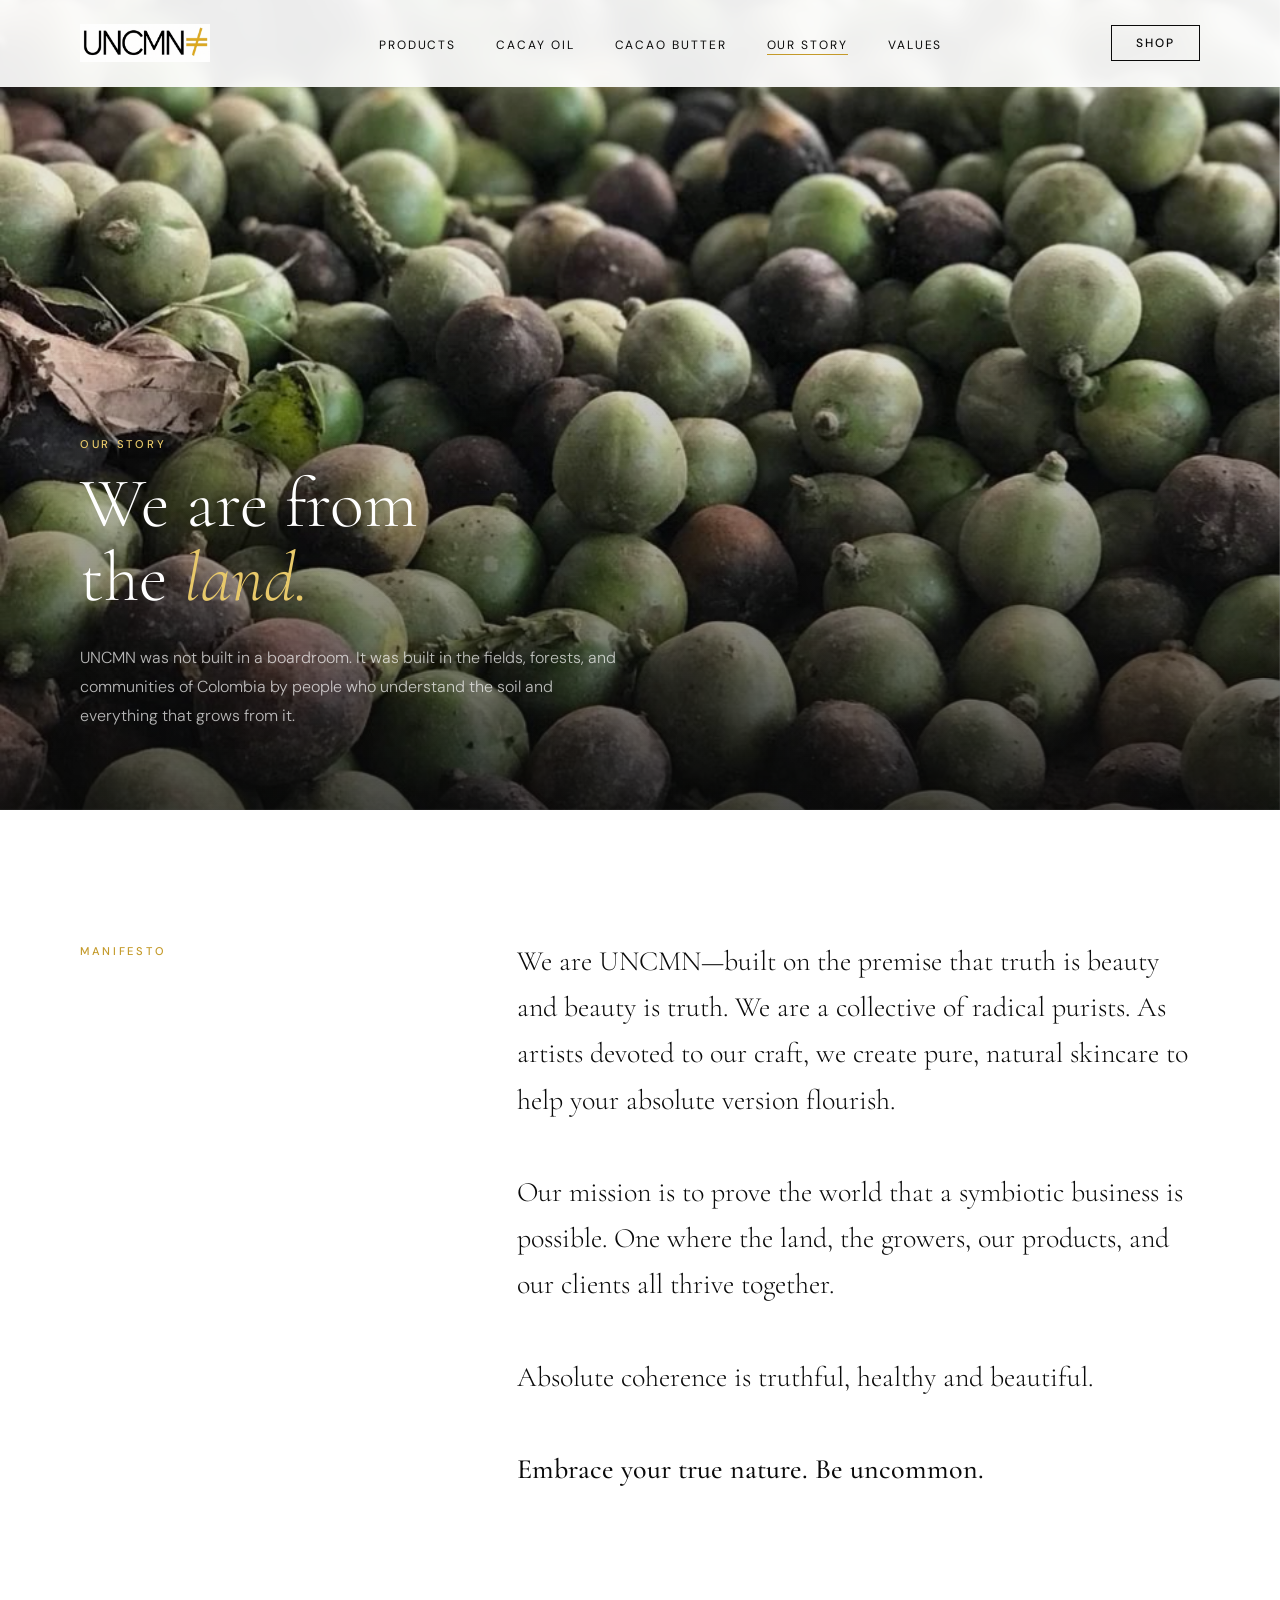
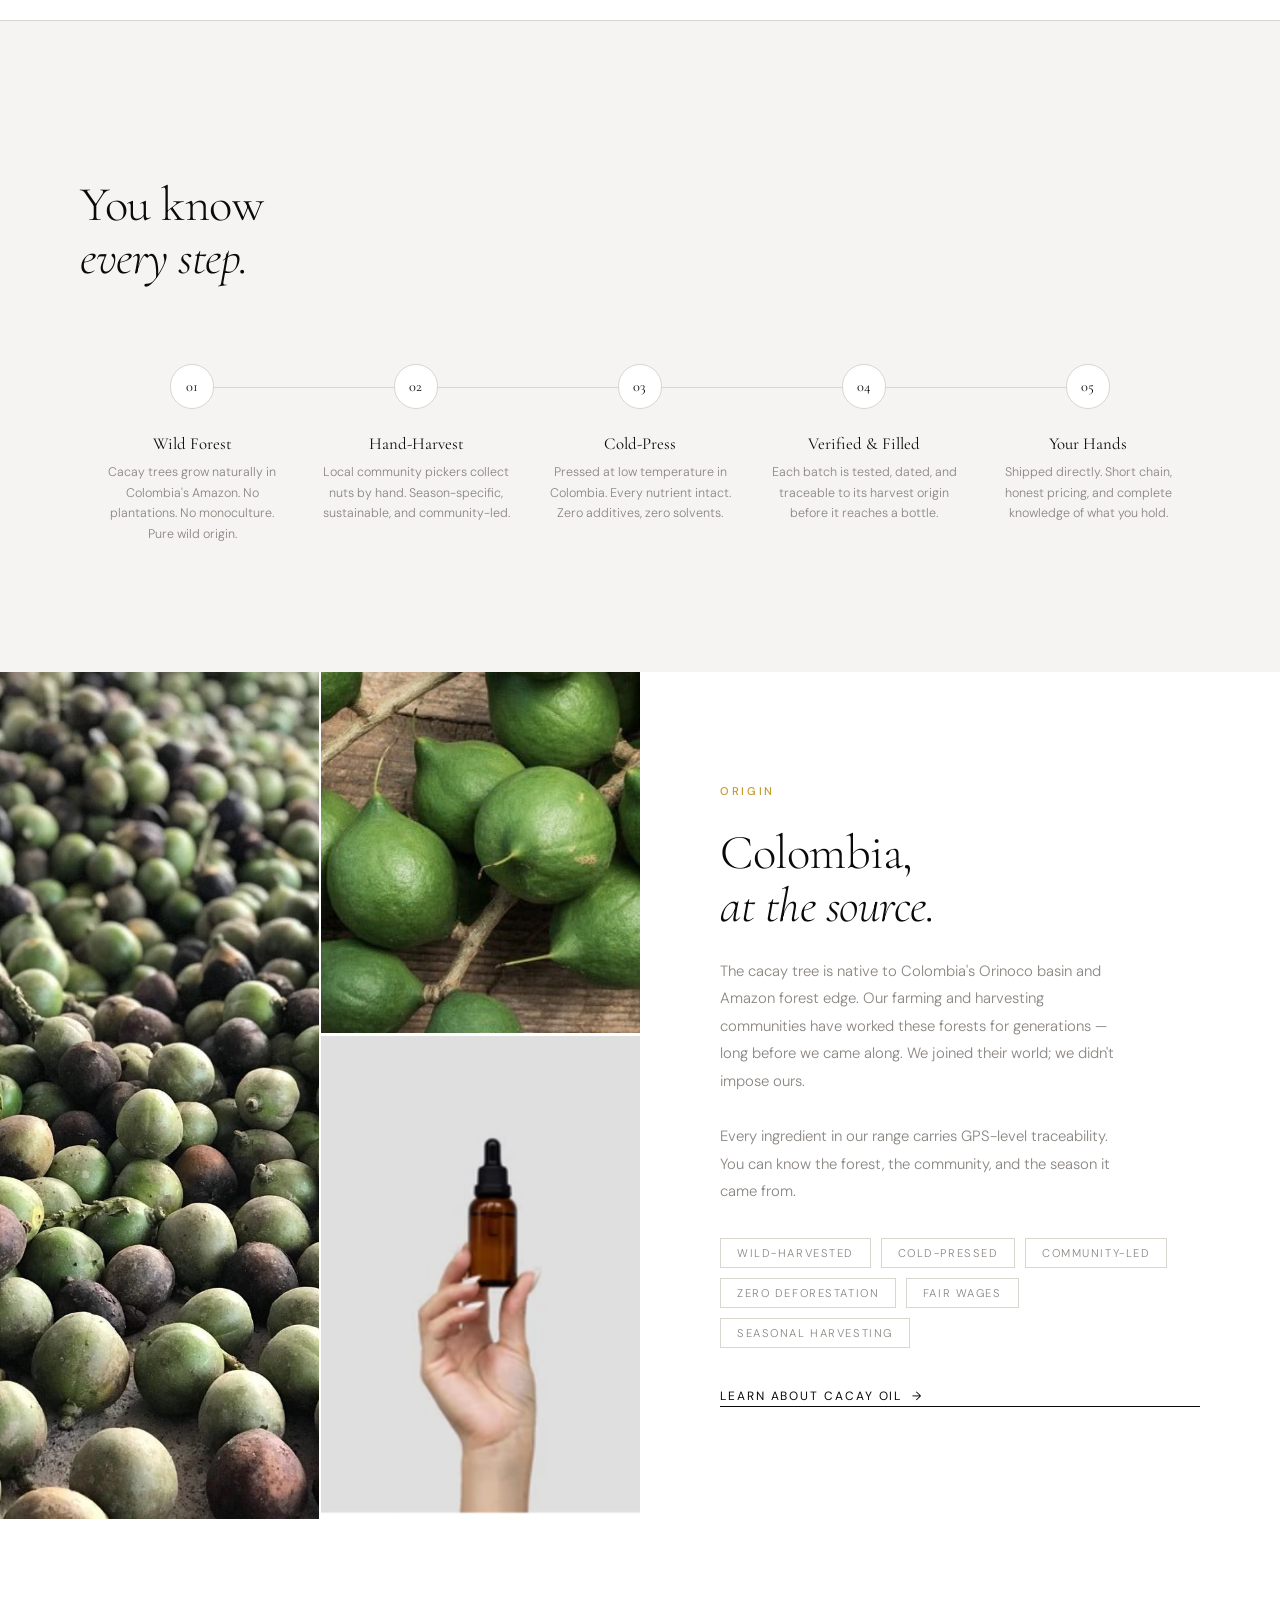
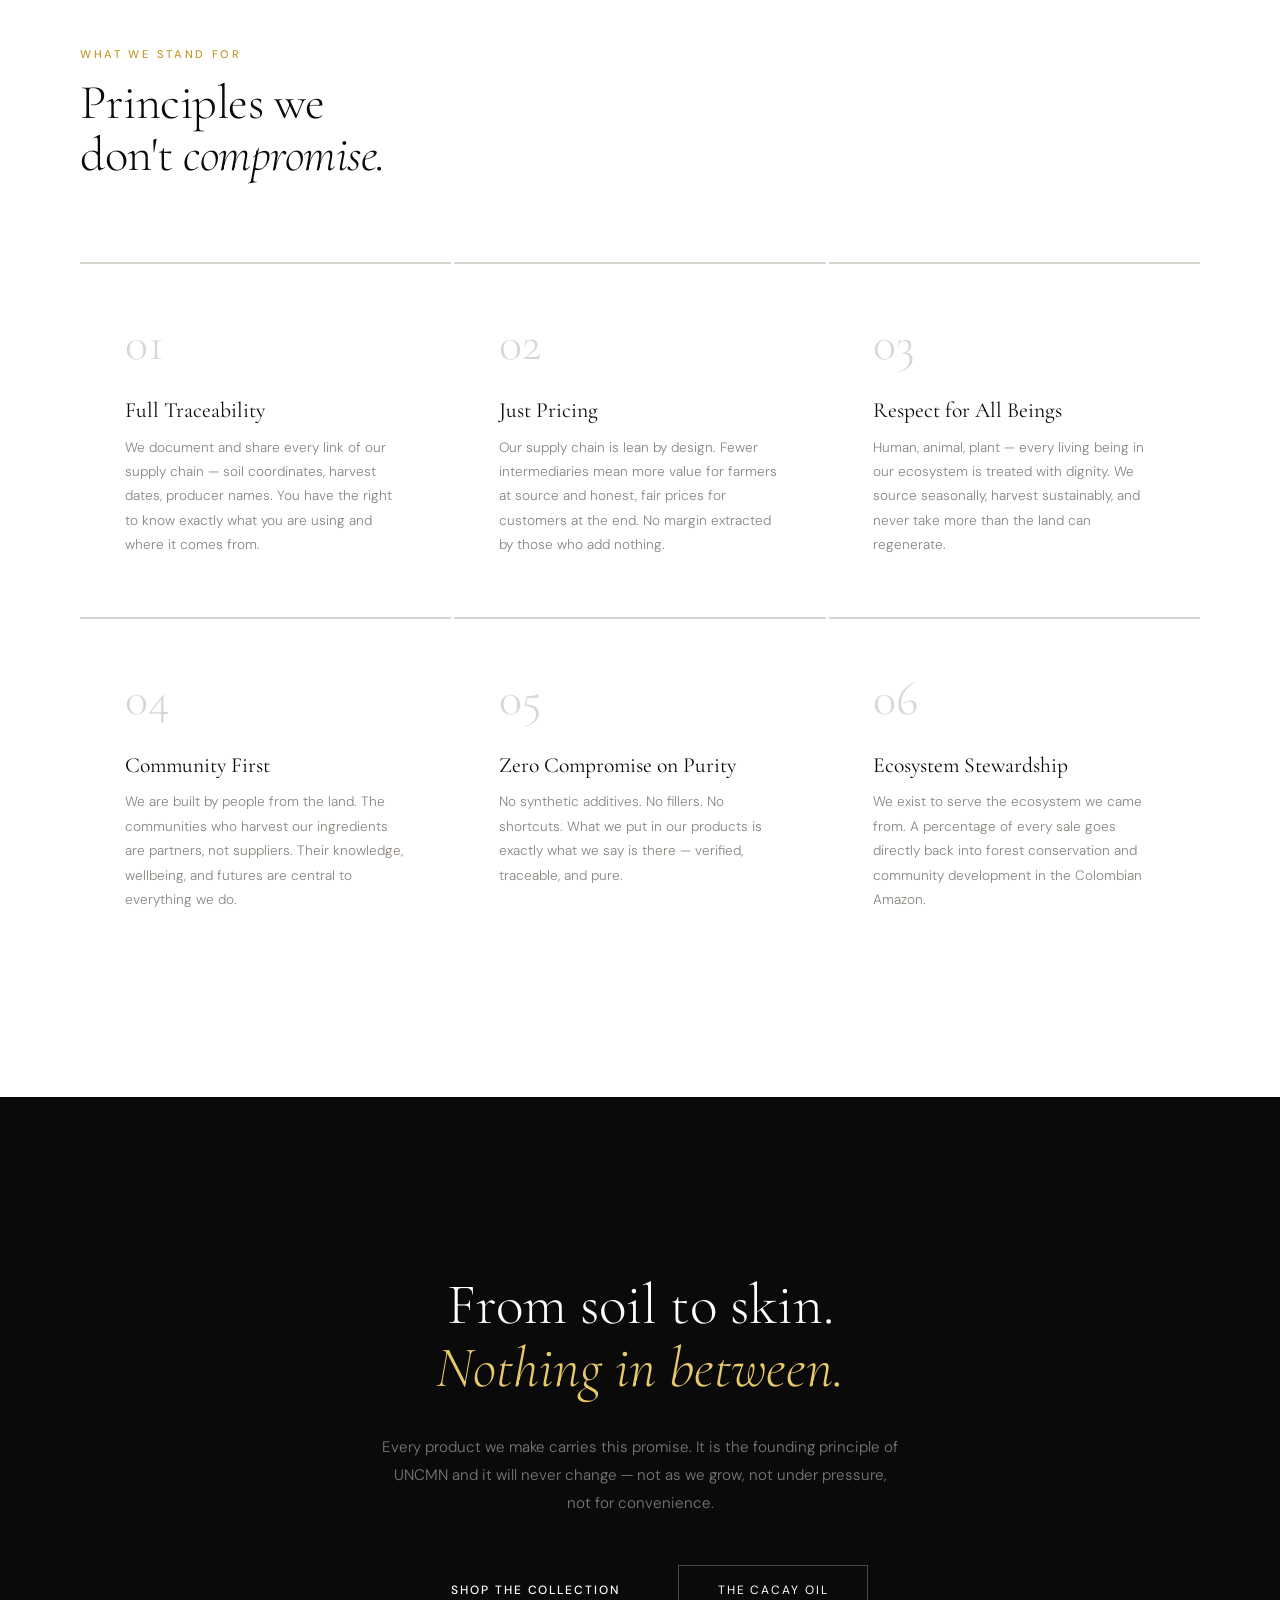
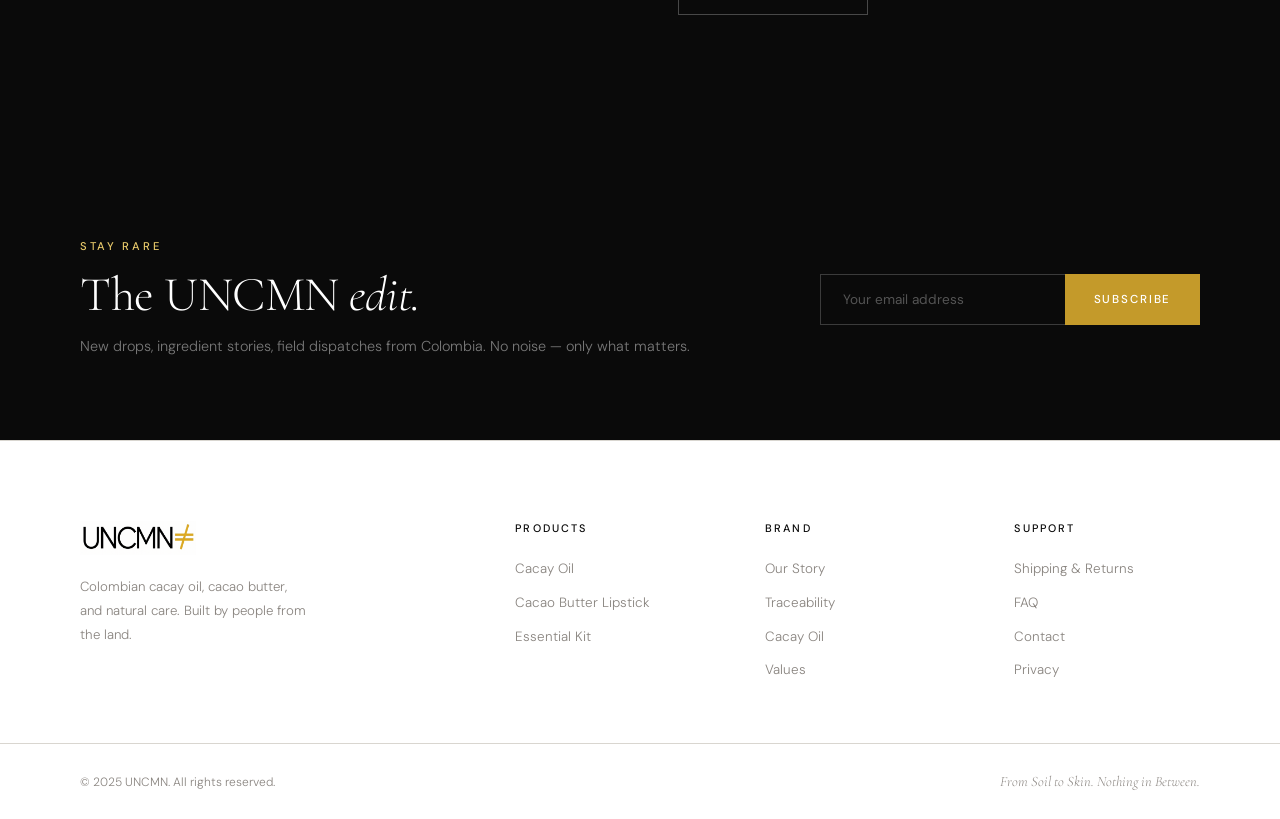
==== commit 275b4207: "Restore hero manifesto on index; move manifesto to about.html manifesto section https://claude.ai/co" ====
--- a/about.html
+++ b/about.html
@@ -241,13 +241,13 @@
       <span class="section-label anim">Manifesto</span>
     </div>
     <p class="manifesto-body anim anim-delay-1">
-      We believe that the most powerful ingredients grow wild,
-      that the people who harvest them deserve <strong>fair recognition</strong>,
-      and that the consumers who use them deserve the <strong>full truth</strong>
-      about what they're putting on their skin.
+      We are UNCMN—built on the premise that truth is beauty and beauty is truth. We are a collective of radical purists. As artists devoted to our craft, we create pure, natural skincare to help your absolute version flourish.
       <br /><br />
-      We built UNCMN to close the gap between the soil and your hands —
-      with nothing hidden, nothing added, and <strong>no one left behind</strong>.
+      Our mission is to prove the world that a symbiotic business is possible. One where the land, the growers, our products, and our clients all thrive together.
+      <br /><br />
+      Absolute coherence is truthful, healthy and beautiful.
+      <br /><br />
+      <strong>Embrace your true nature. Be uncommon.</strong>
     </p>
   </section>
 
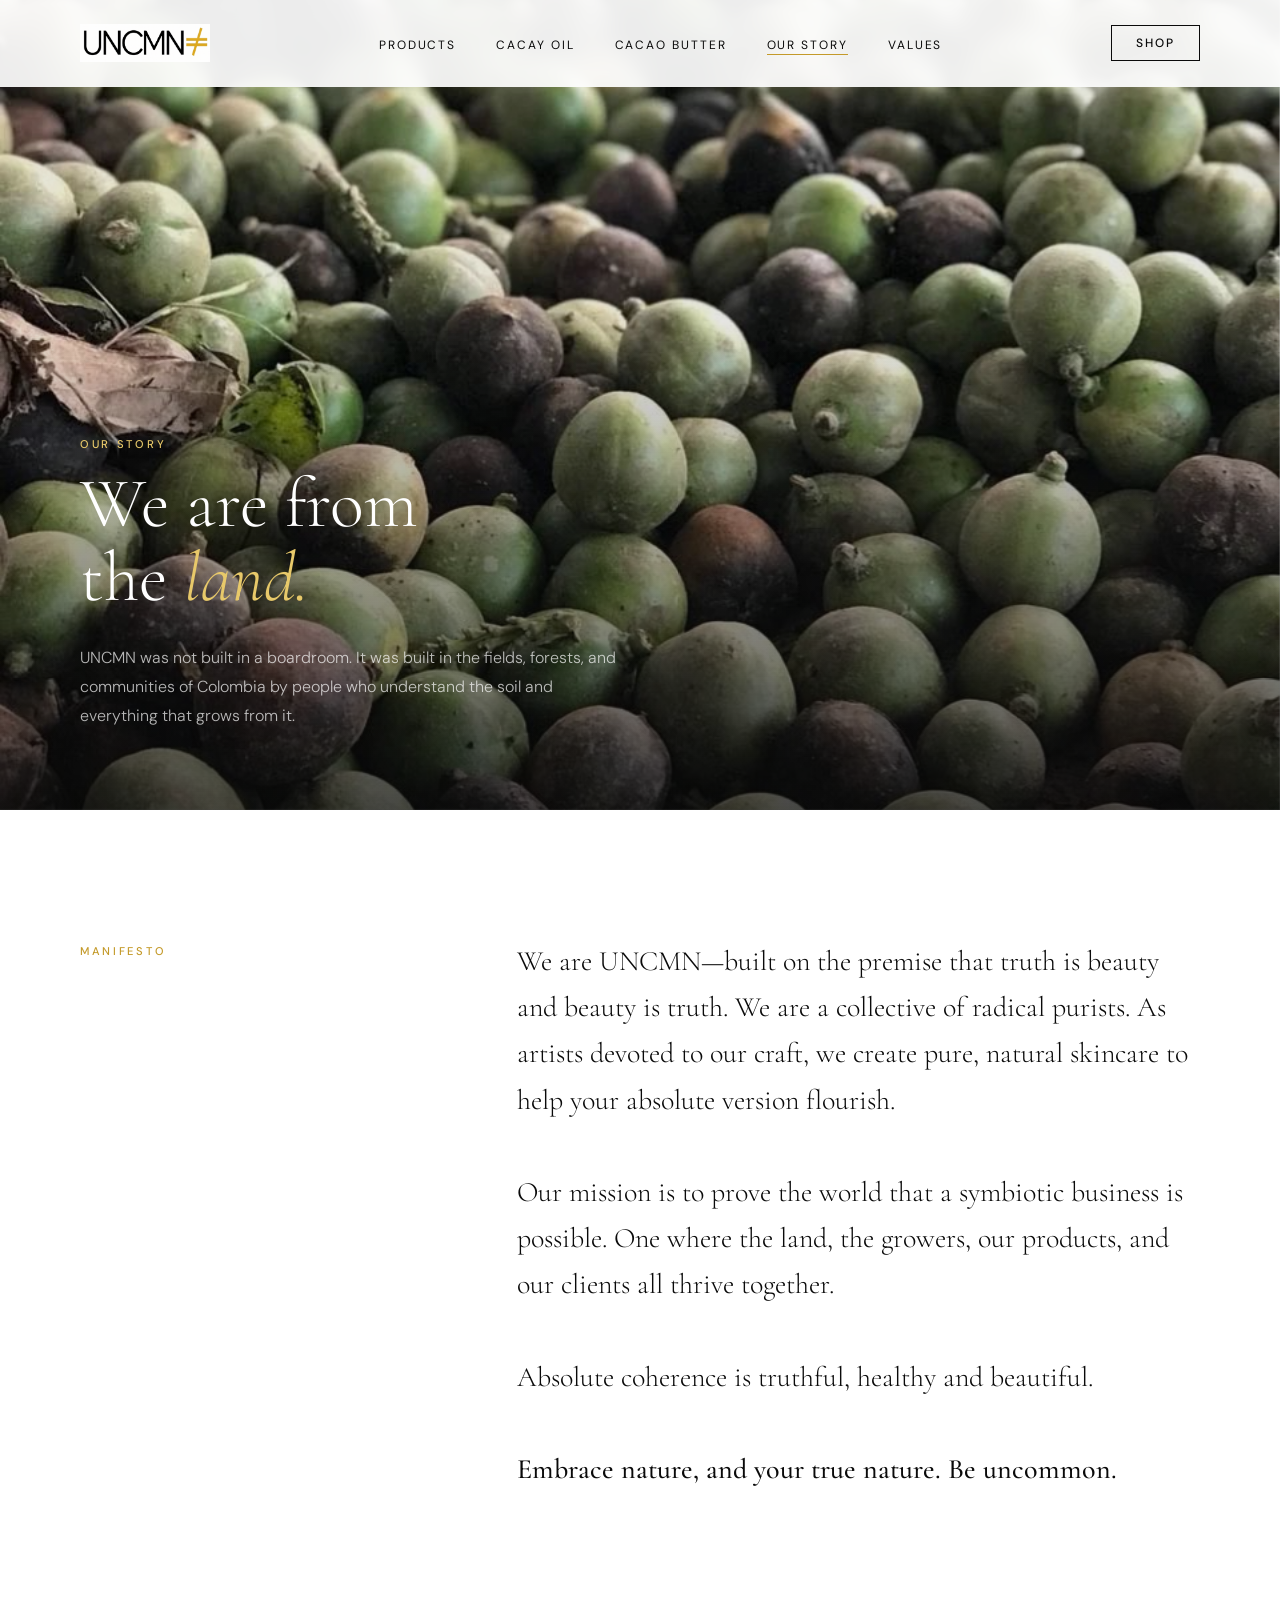
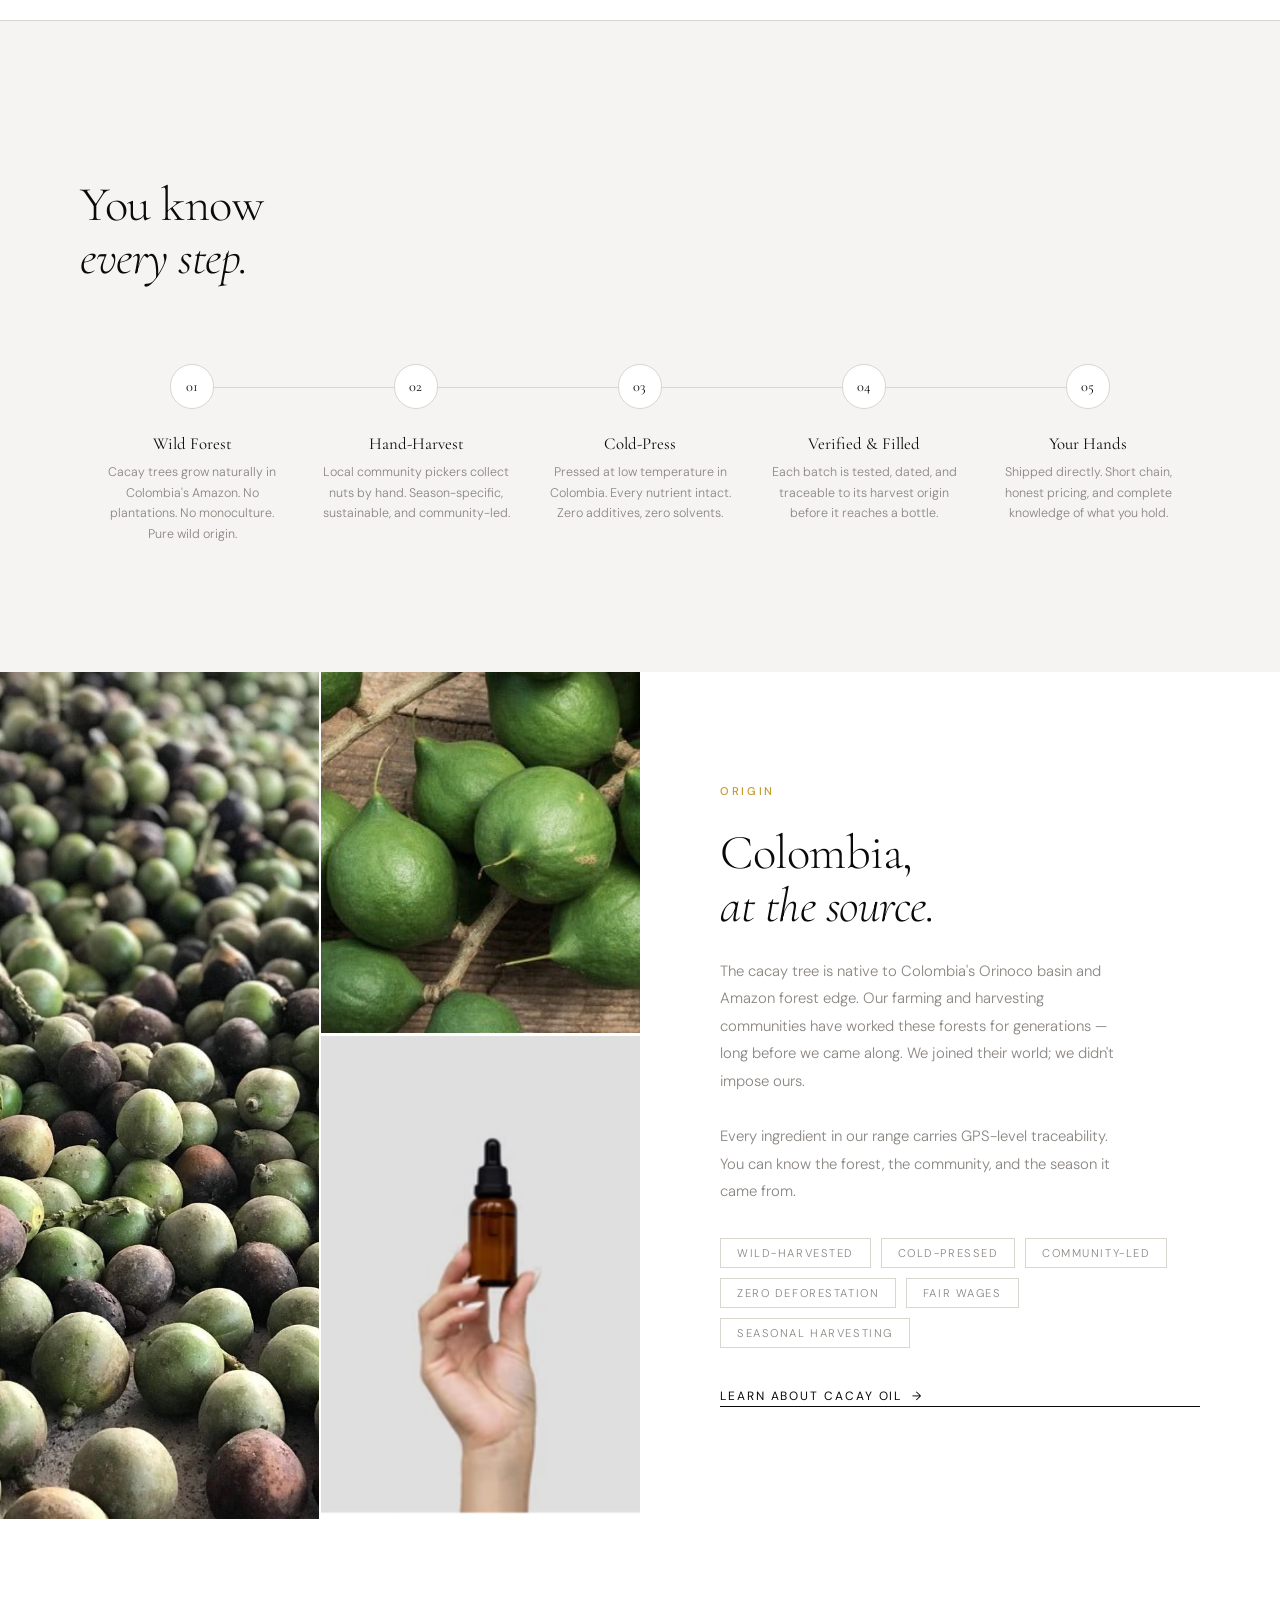
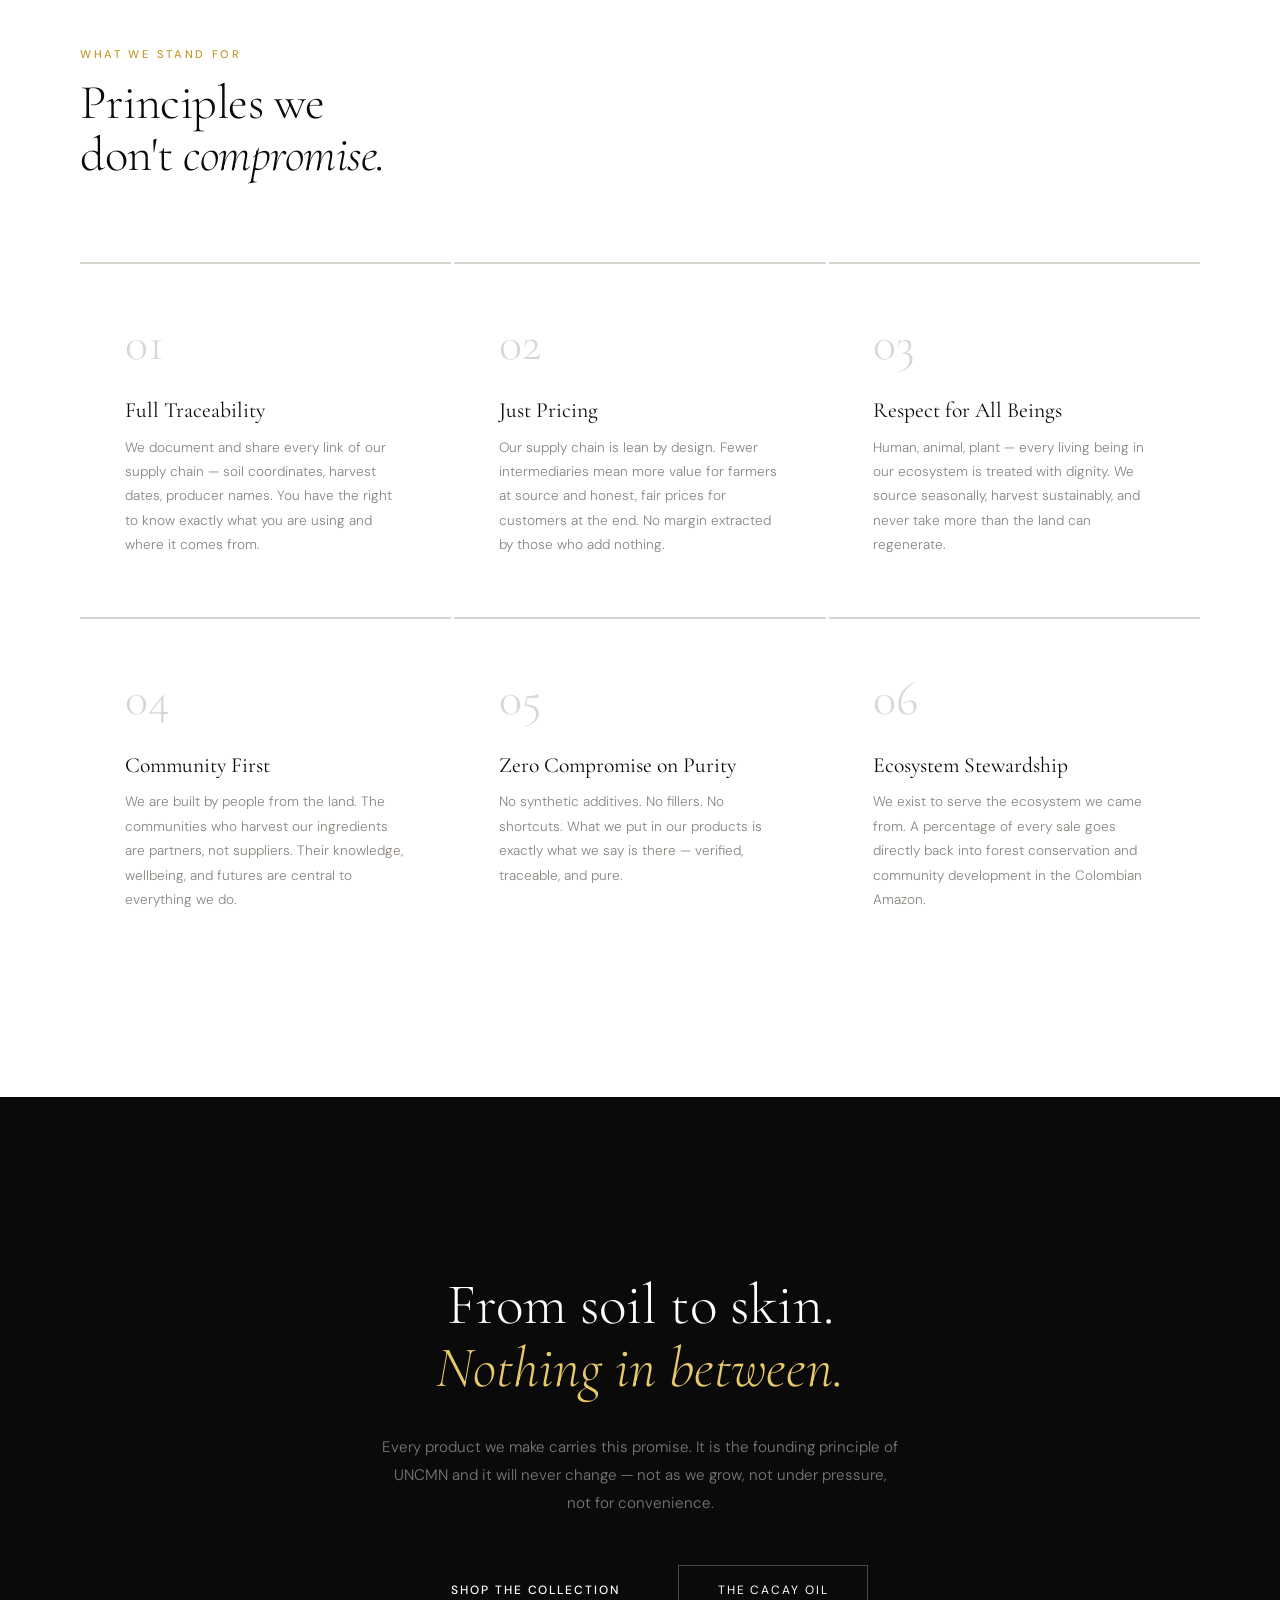
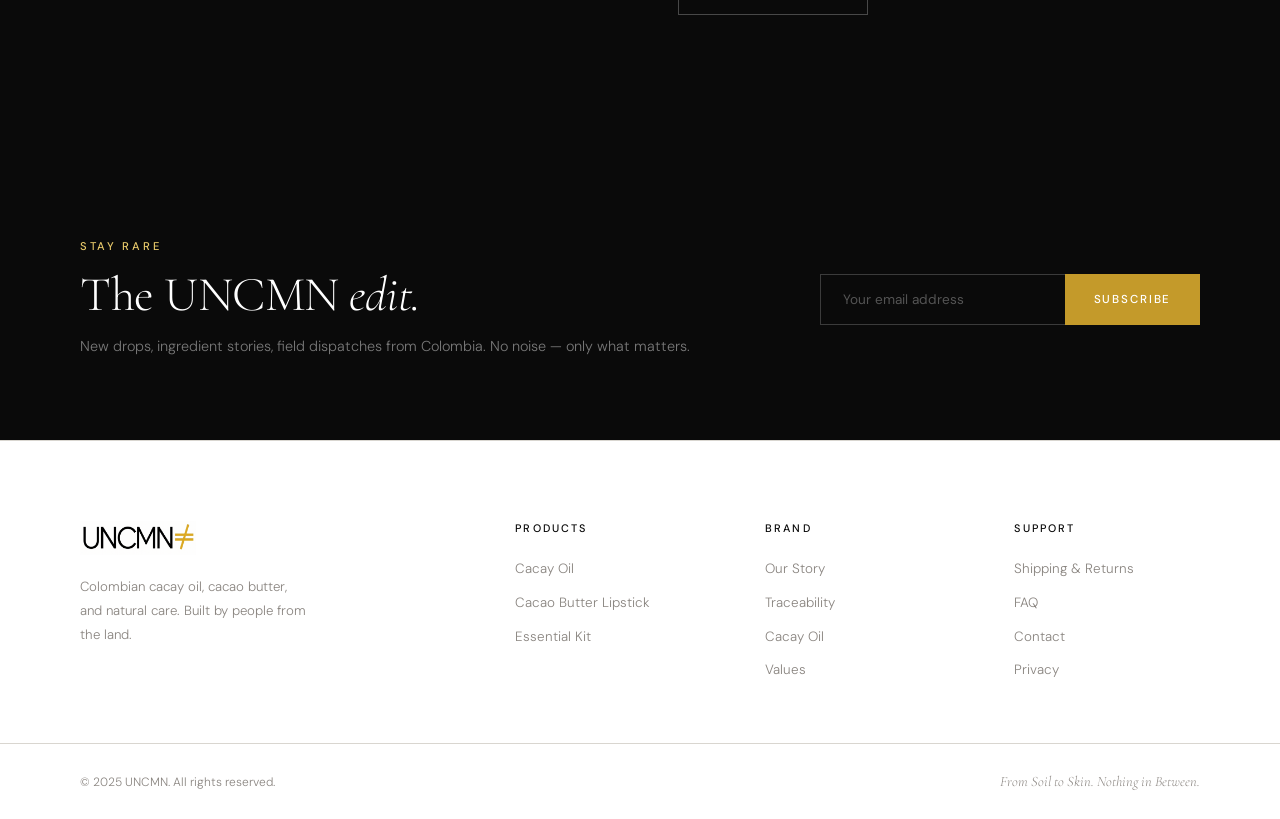
==== commit f05e387b: "Update slogan in about.html manifesto https://claude.ai/code/session_013MthTdzm9f5E5ZyhTB33p6" ====
--- a/about.html
+++ b/about.html
@@ -247,7 +247,7 @@
       <br /><br />
       Absolute coherence is truthful, healthy and beautiful.
       <br /><br />
-      <strong>Embrace your true nature. Be uncommon.</strong>
+      <strong>Embrace nature, and your true nature. Be uncommon.</strong>
     </p>
   </section>
 
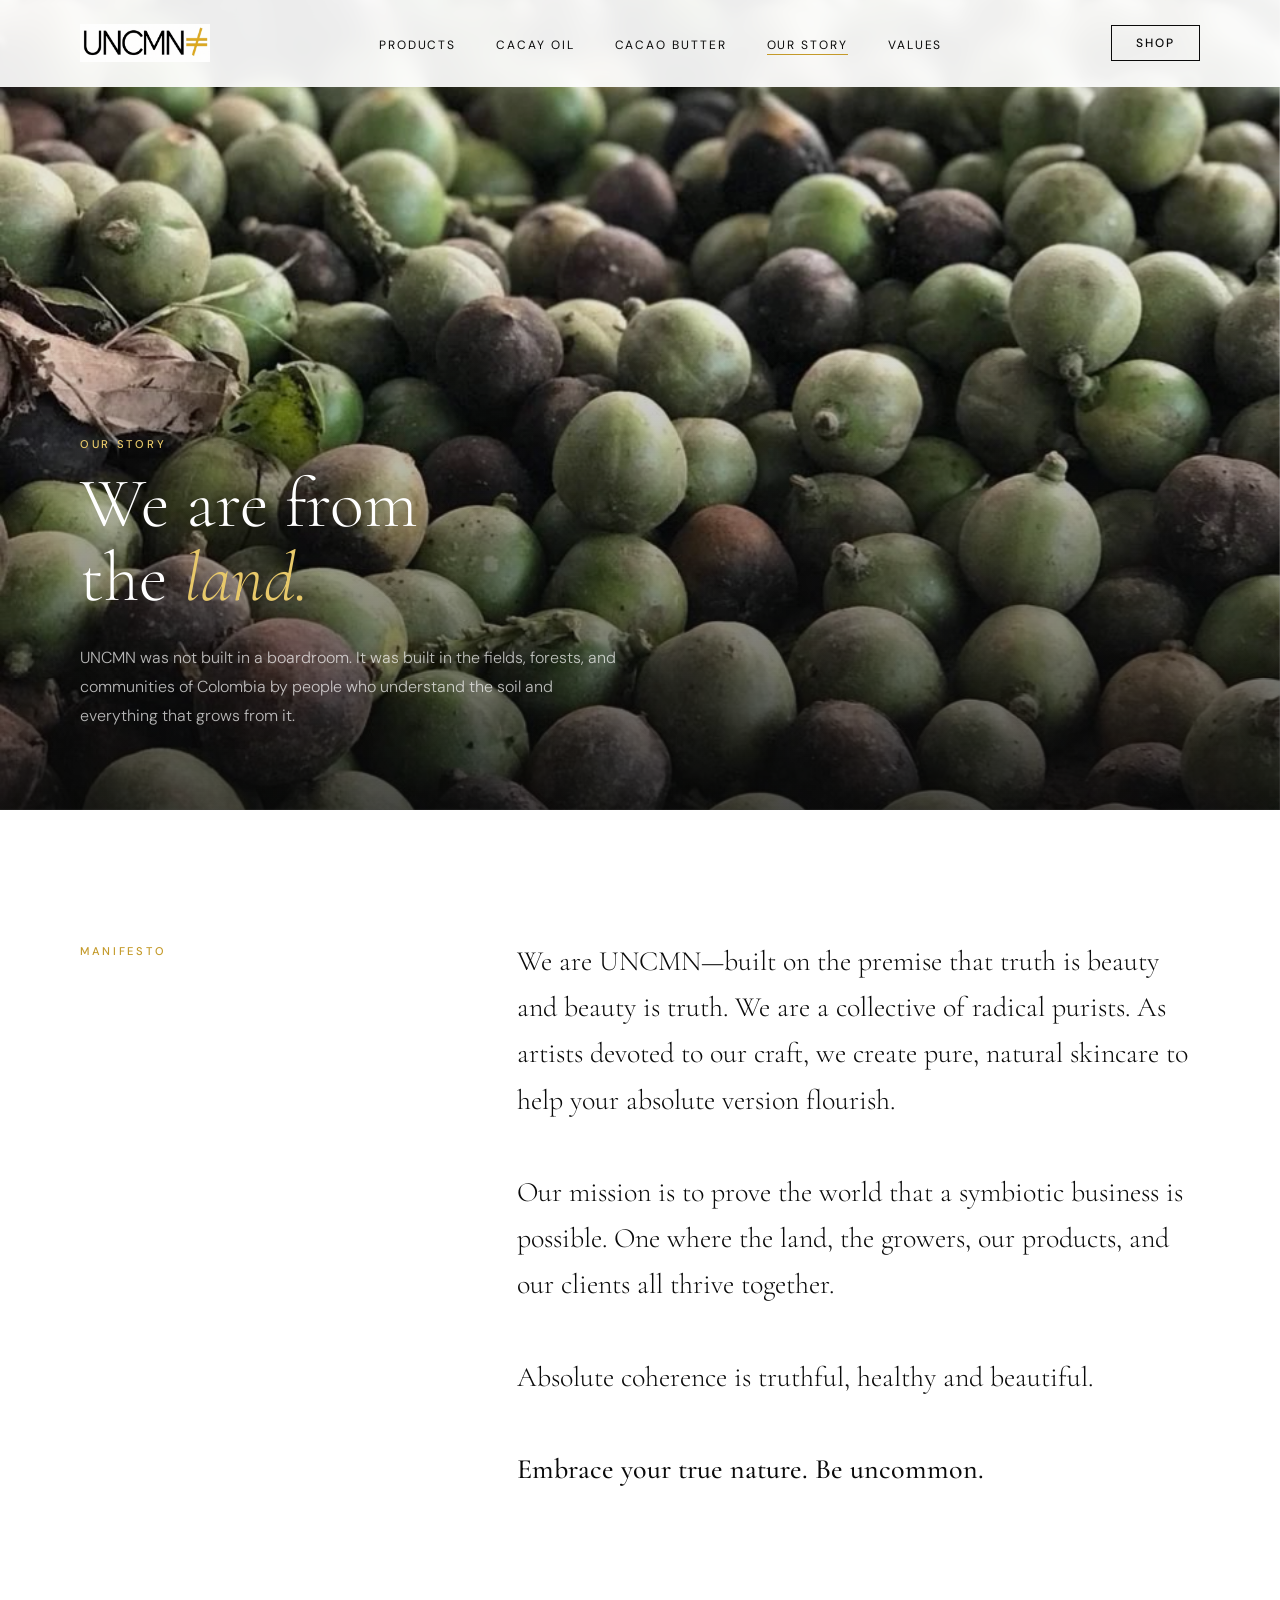
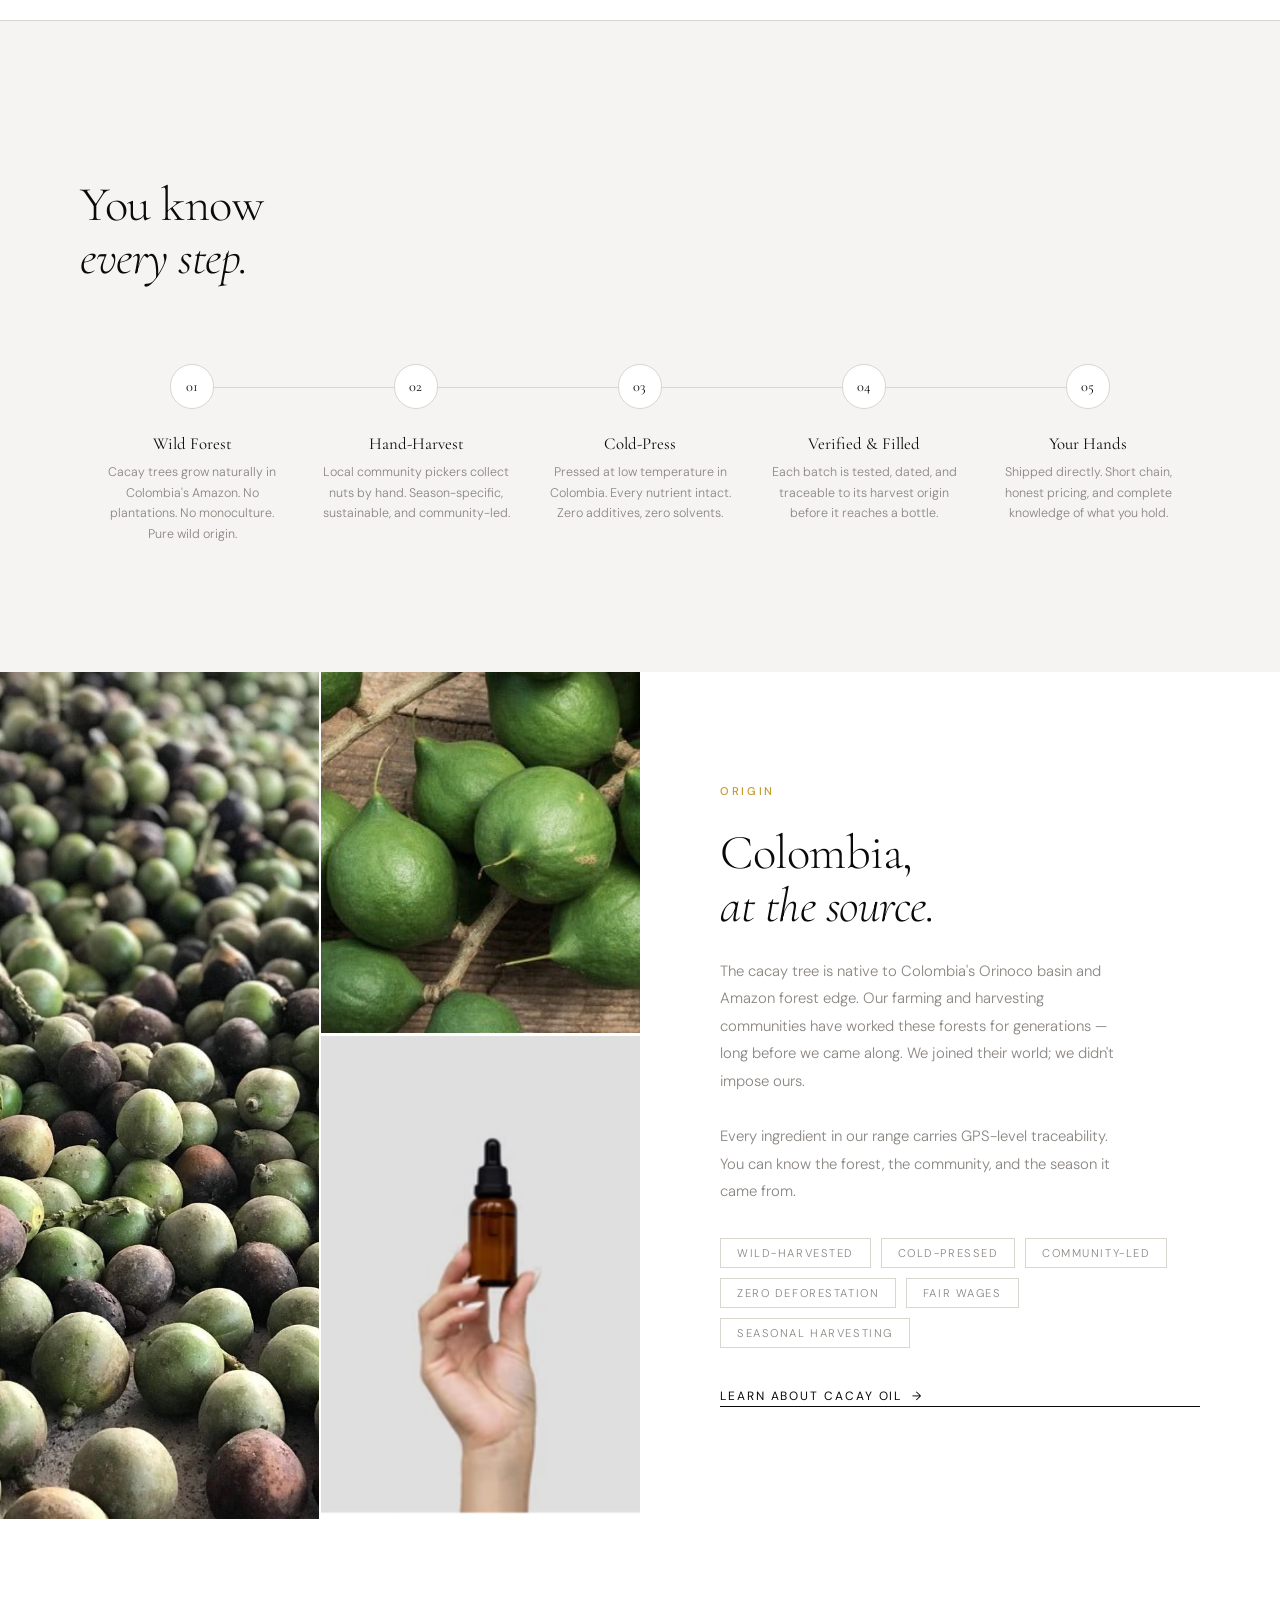
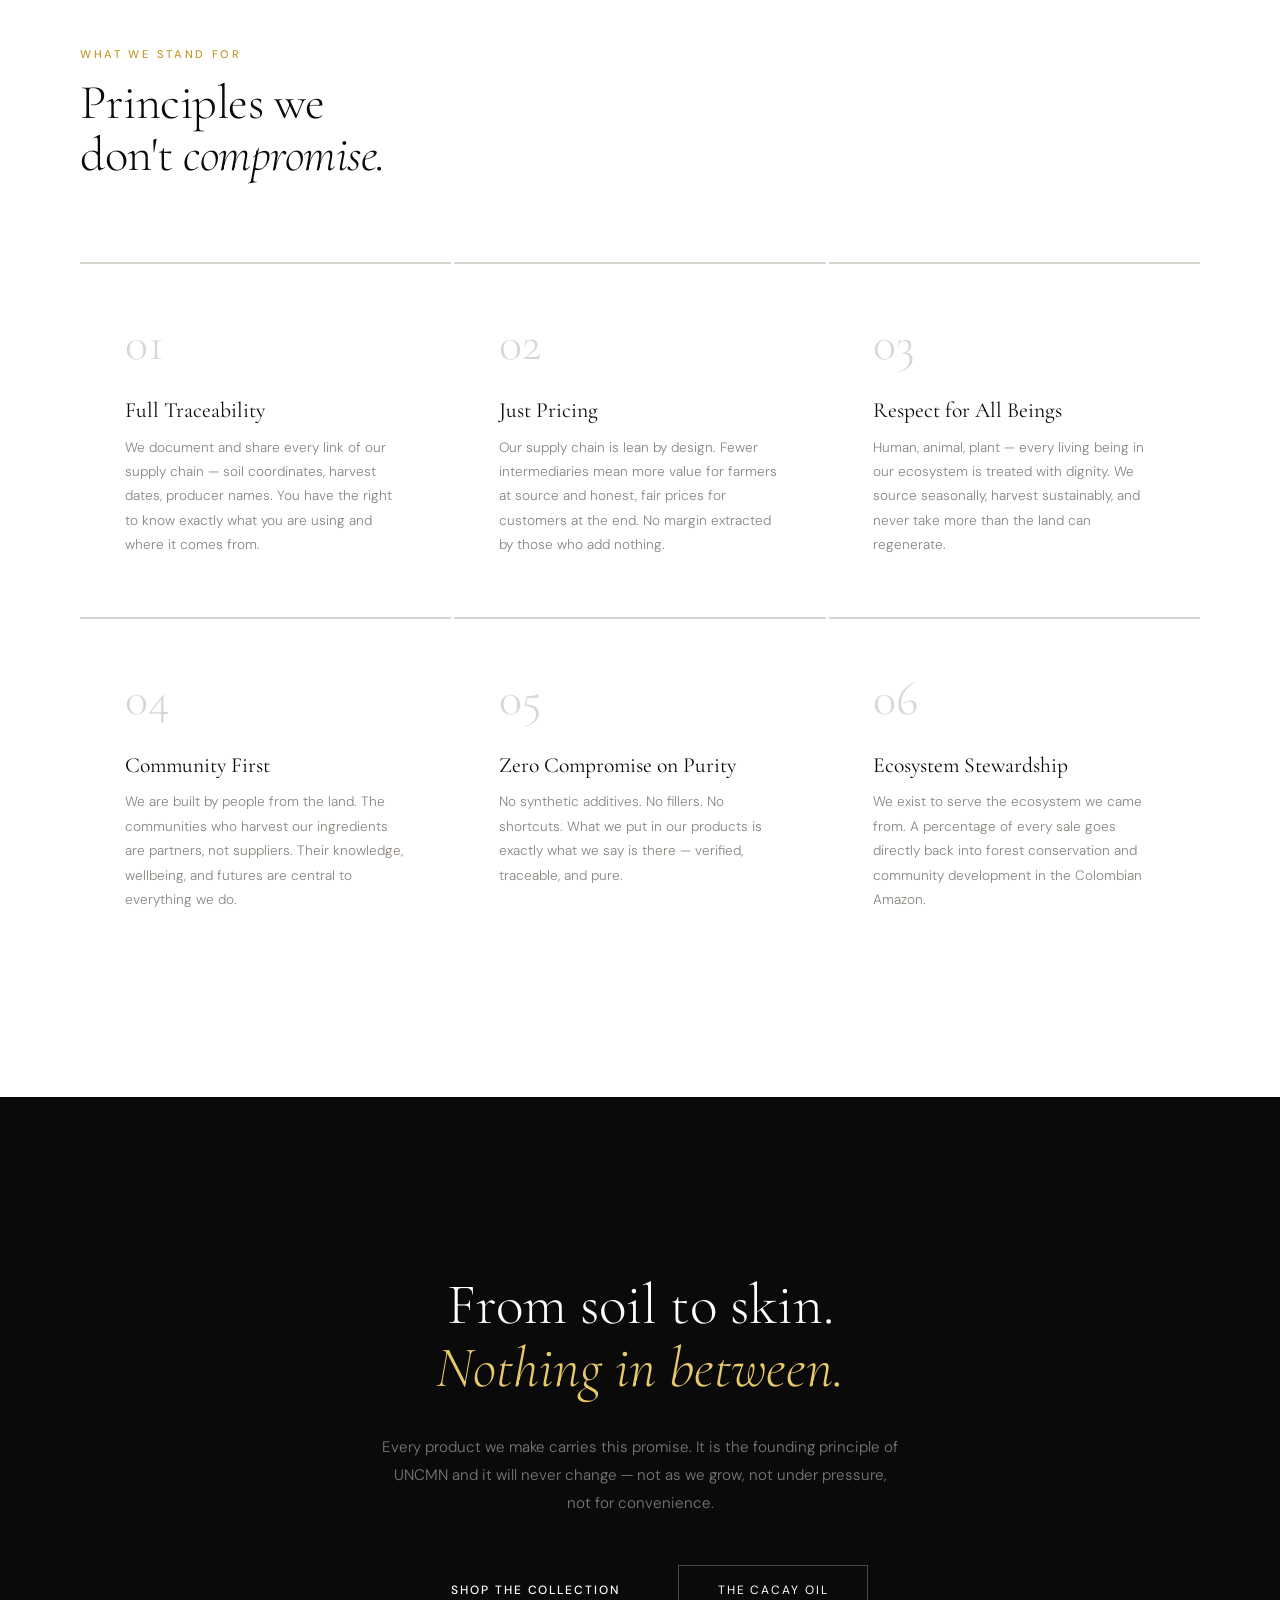
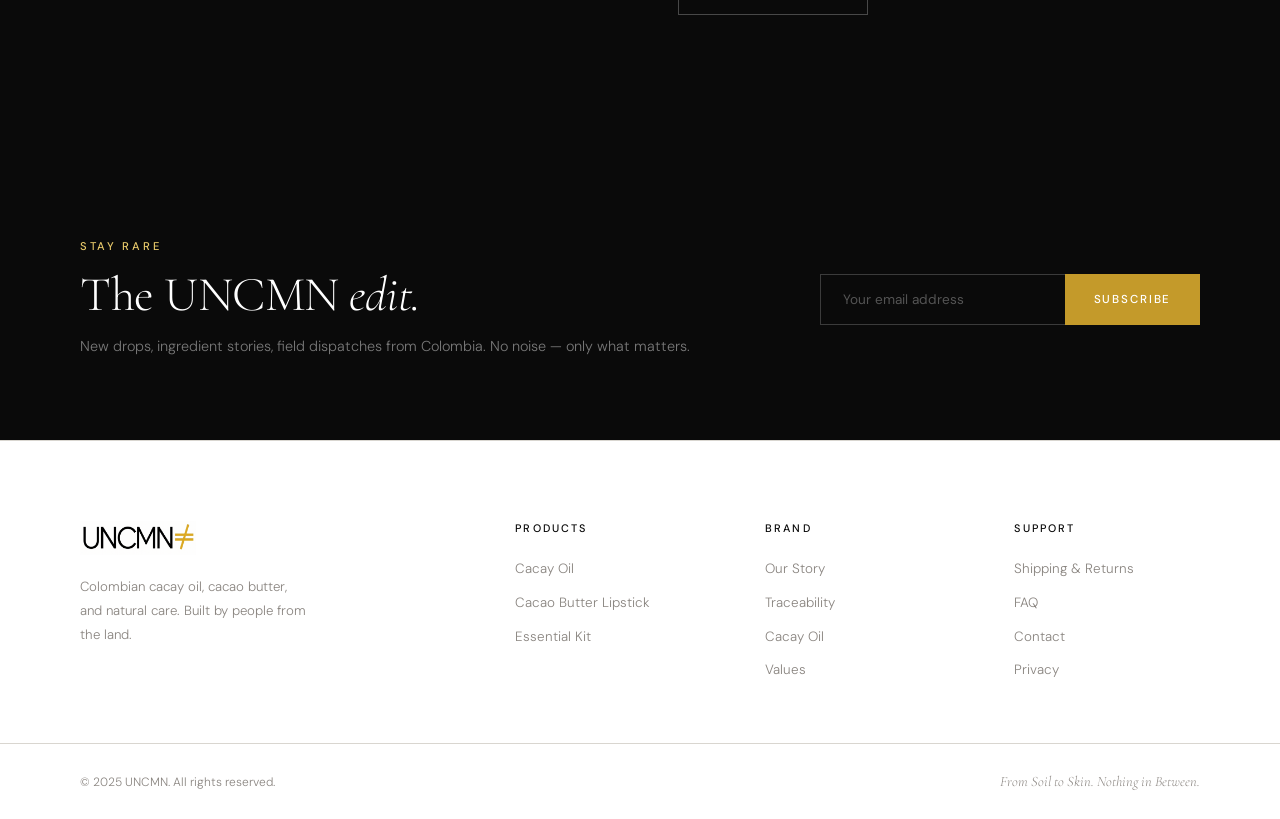
==== commit 3a96be96: "Revert slogan to original — Embrace your true nature. Be uncommon. https://claude.ai/code/session_01" ====
--- a/about.html
+++ b/about.html
@@ -247,7 +247,7 @@
       <br /><br />
       Absolute coherence is truthful, healthy and beautiful.
       <br /><br />
-      <strong>Embrace nature, and your true nature. Be uncommon.</strong>
+      <strong>Embrace your true nature. Be uncommon.</strong>
     </p>
   </section>
 
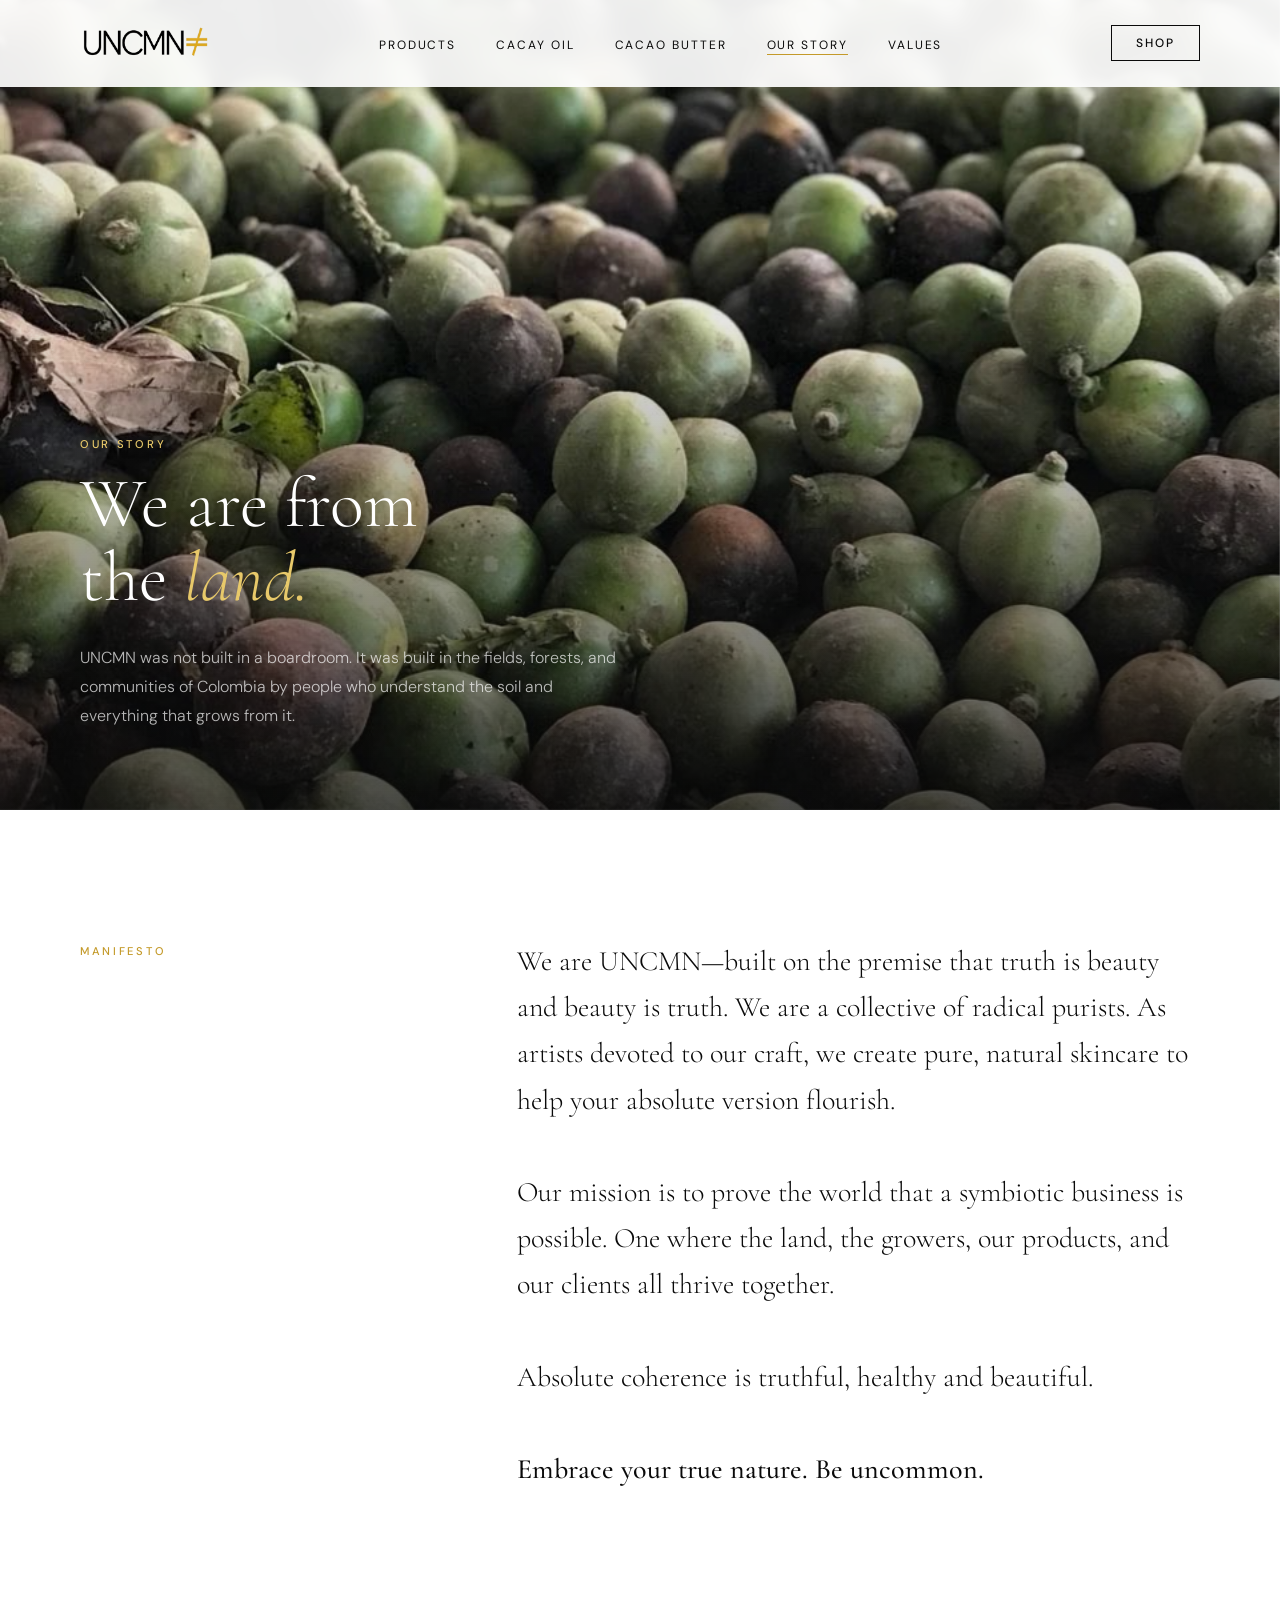
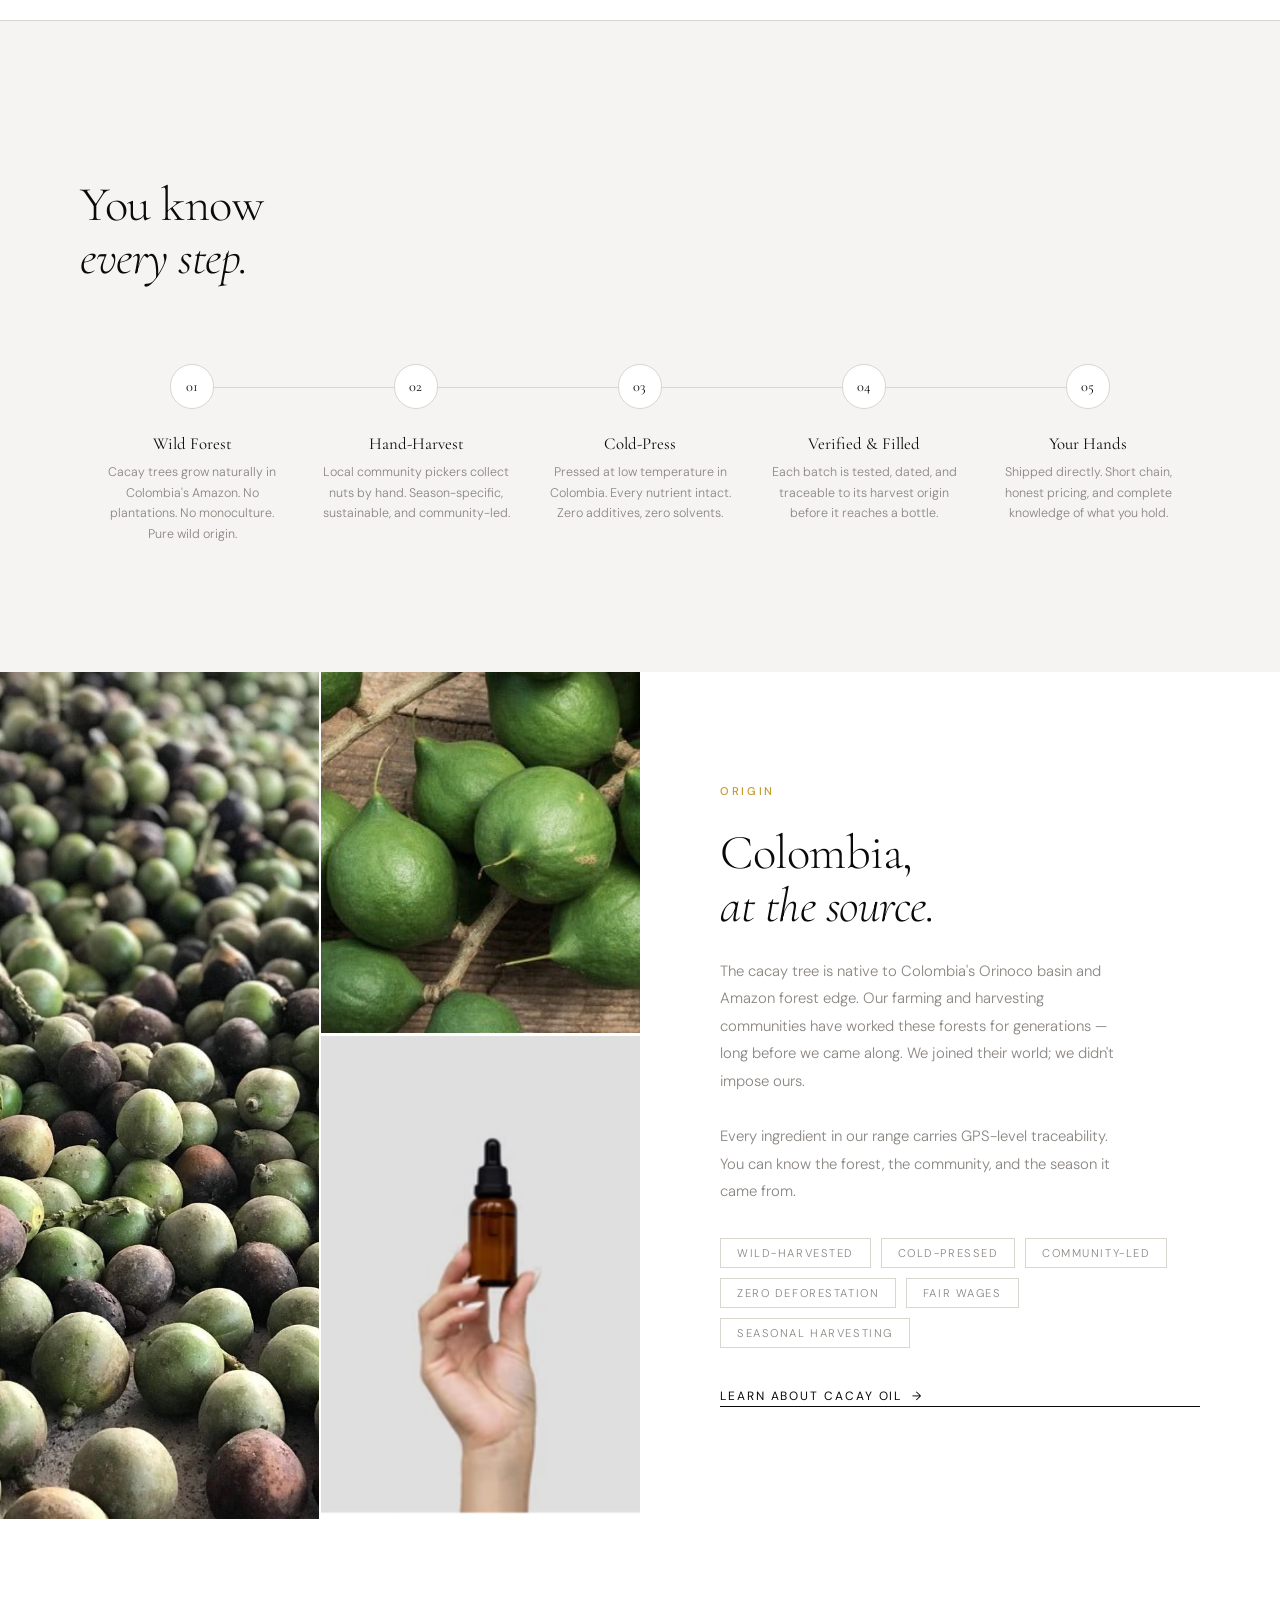
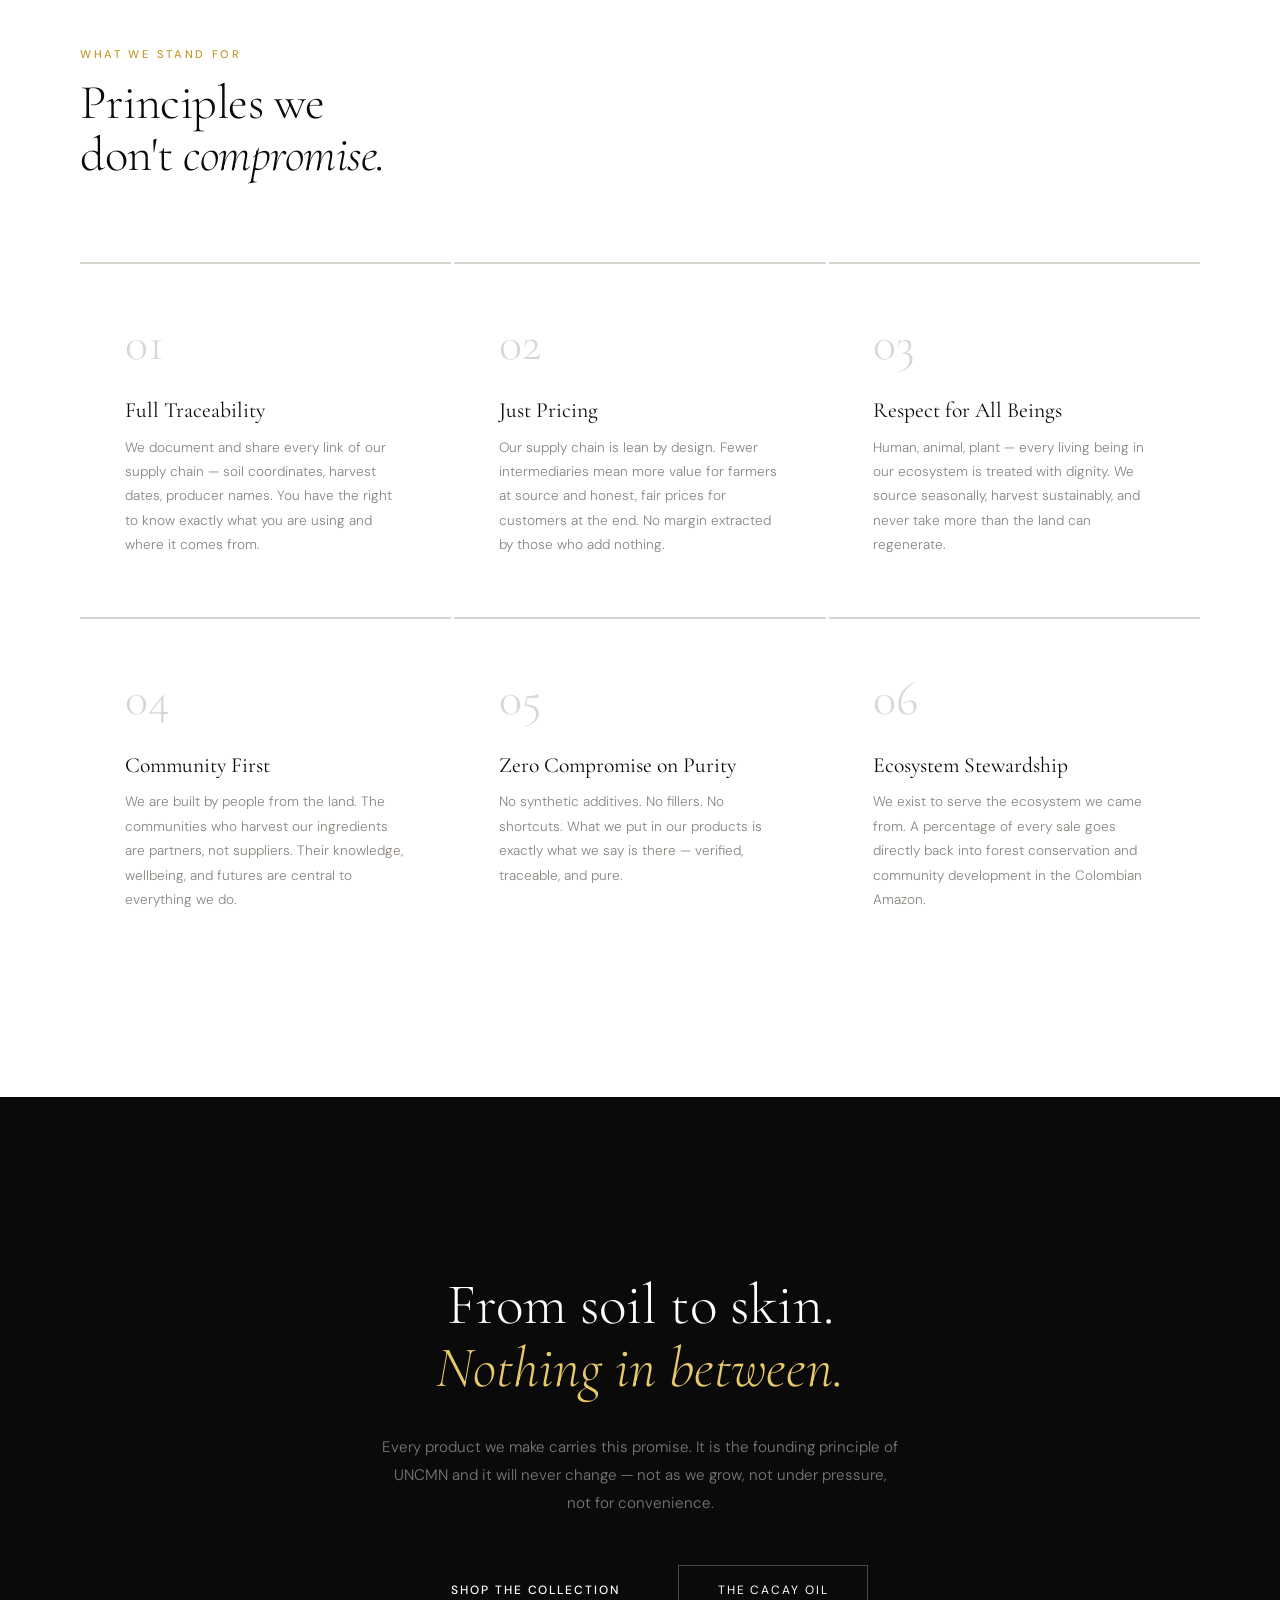
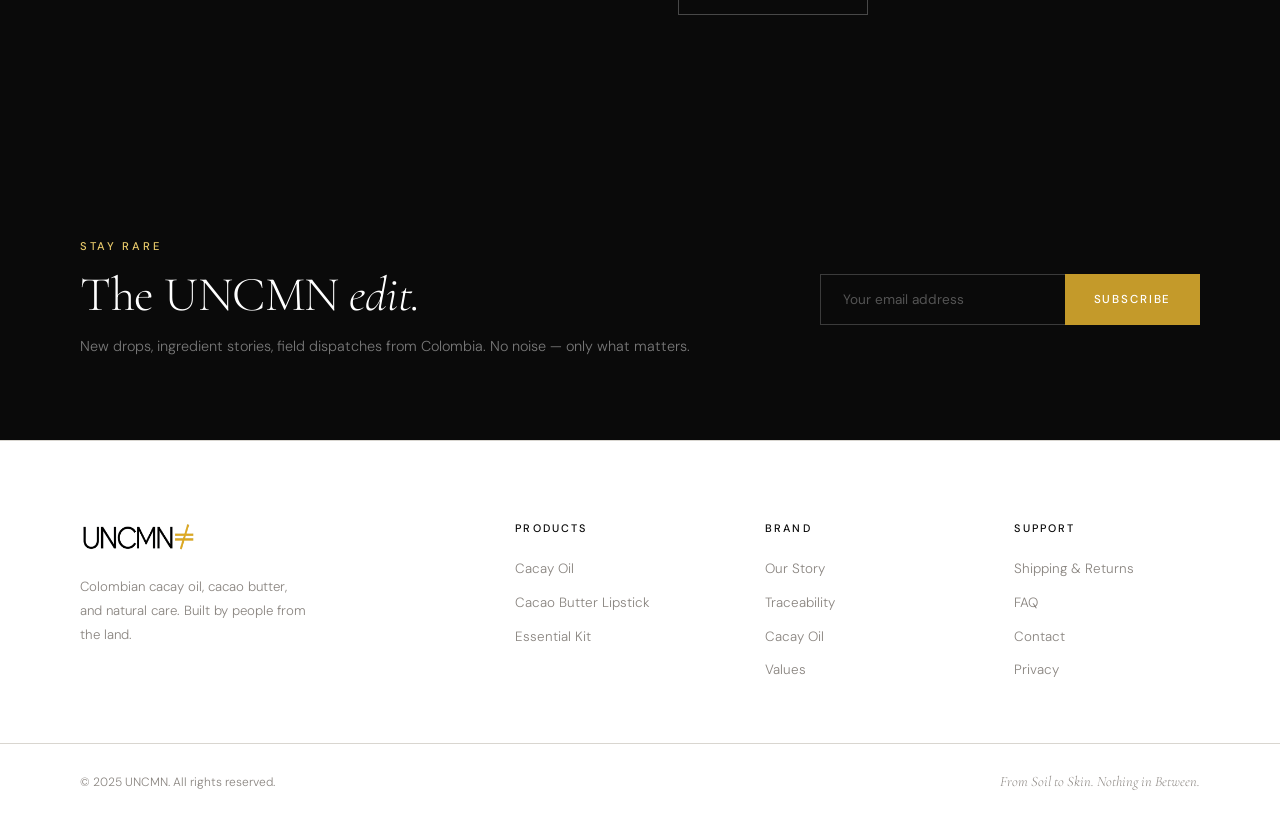
==== commit 032edf57: "Replace logo with Logo_no_background.png across all pages https://claude.ai/code/session_013MthTdzm9" ====
--- a/about.html
+++ b/about.html
@@ -195,7 +195,7 @@
 
   <!-- NAV -->
   <nav id="nav">
-    <a href="index.html"><img src="images/UNCMN.png" alt="UNCMN" class="nav-logo" /></a>
+    <a href="index.html"><img src="images/Logo_no_background.png" alt="UNCMN" class="nav-logo" /></a>
     <ul class="nav-links">
       <li><a href="index.html#products">Products</a></li>
       <li><a href="cacay-oil.html">Cacay Oil</a></li>
@@ -401,7 +401,7 @@
   <!-- FOOTER -->
   <footer>
     <div class="footer-brand">
-      <img src="images/UNCMN.png" alt="UNCMN" />
+      <img src="images/Logo_no_background.png" alt="UNCMN" />
       <p>Colombian cacay oil, cacao butter, and natural care. Built by people from the land.</p>
     </div>
     <div class="footer-col">
